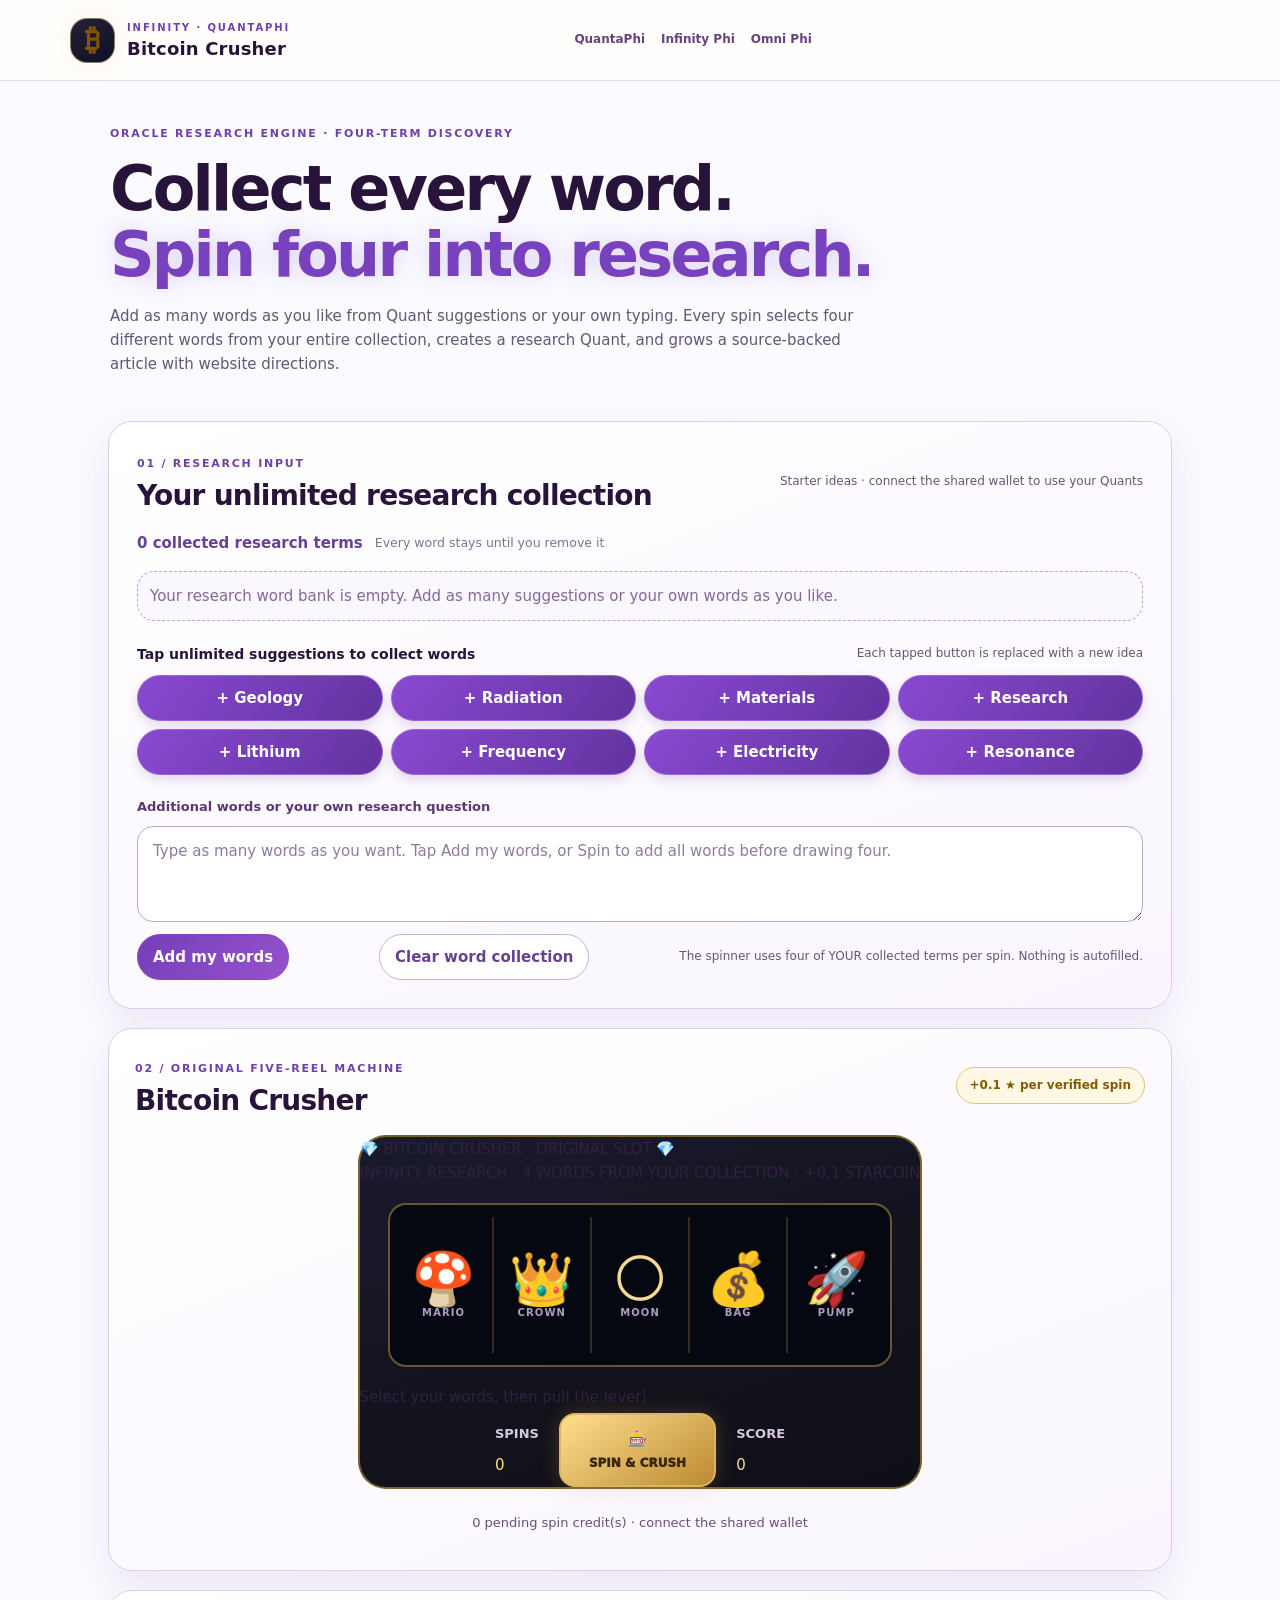
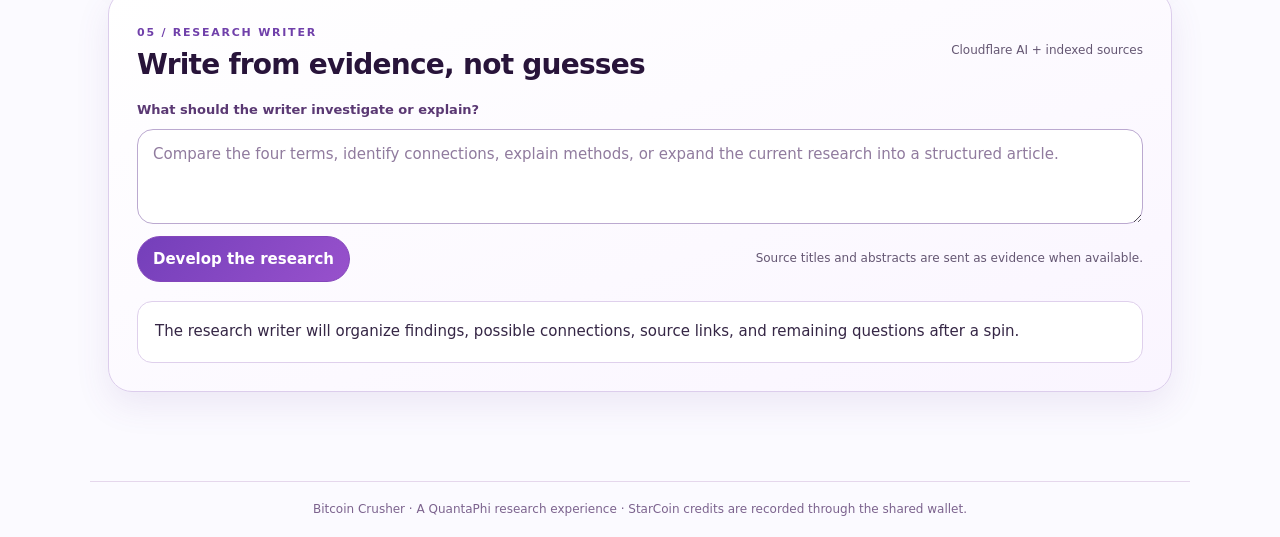
==== index.html @ ae594694 "Adopt canonical Oracle daylight design system while preserving page mechanics" ====
<!DOCTYPE html>
<html lang="en" data-avatar-site="bitcoin-crusher" data-avatar-symbol="₿">
<head>
  <meta charset="UTF-8" />
  <meta name="viewport" content="width=device-width, initial-scale=1.0" />
  <title>Bitcoin Crusher | QuantaPhi Research</title>
  
  <link rel="preconnect" href="https://fonts.googleapis.com" />
  <link rel="preconnect" href="https://fonts.gstatic.com" crossorigin />
  <link href="https://fonts.googleapis.com/css2?family=Space+Grotesk:wght@400;600;700;800&family=Share+Tech+Mono&display=swap" rel="stylesheet" />
  <link rel="stylesheet" href="assets/style.css?v=20261009-original-spinner" />
  <link rel="stylesheet" href="assets/oracle-crusher.css?v=20261009-whiteoracle3" />
<meta name="description" content="Build sourced research cards, reports, studies, and value trails from guided keywords.">
<link rel="canonical" href="https://quantaphi.org/bitcoin-crusher/">
<meta property="og:type" content="website"><meta property="og:title" content="Bitcoin Crusher | QuantaPhi Research"><meta property="og:description" content="Build sourced research cards, reports, studies, and value trails from guided keywords."><meta property="og:url" content="https://quantaphi.org/bitcoin-crusher/"><meta property="og:image" content="https://quantaphi.org/bitcoin-crusher/assets/share-preview-v1.png"><meta property="og:image:secure_url" content="https://quantaphi.org/bitcoin-crusher/assets/share-preview-v1.png"><meta property="og:image:type" content="image/png"><meta property="og:image:width" content="1731"><meta property="og:image:height" content="909"><meta property="og:image:alt" content="Bitcoin Crusher website preview">
<meta name="twitter:card" content="summary_large_image"><meta name="twitter:title" content="Bitcoin Crusher | QuantaPhi Research"><meta name="twitter:description" content="Build sourced research cards, reports, studies, and value trails from guided keywords."><meta name="twitter:image" content="https://quantaphi.org/bitcoin-crusher/assets/share-preview-v1.png"><meta name="twitter:image:alt" content="Bitcoin Crusher website preview">
<link rel="stylesheet" href="/oracle-interface.css?v=20261009-oracle-unified1">
</head>
<body class="oracle-surface oracle-crusher">
  <div class="oracle-field" aria-hidden="true"></div>
  <header class="oracle-bar">
    <a class="oracle-brand" href="/bitcoin-crusher/" aria-label="Bitcoin Crusher home"><span class="brand-glyph">₿</span><span><small>INFINITY · QUANTAPHI</small><strong>Bitcoin Crusher</strong></span></a>
    <nav class="oracle-links" aria-label="Phi navigation">
      <a href="/">QuantaPhi</a><a href="/infinity-phi/">Infinity Phi</a><a href="/omni-phi/">Omni Phi</a>
    </nav>
    <div class="oracle-wallet" data-control-phi-wallet-host></div>
  </header>
  <main class="oracle-page">
    <section class="oracle-intro">
      <p class="eyebrow">ORACLE RESEARCH ENGINE · FOUR-TERM DISCOVERY</p>
      <h1>Collect every word.<br><em>Spin four into research.</em></h1>
      <p>Add as many words as you like from Quant suggestions or your own typing. Every spin selects four different words from your entire collection, creates a research Quant, and grows a source-backed article with website directions.</p>
    </section>

    <section class="oracle-panel research-entry" aria-labelledby="researchHeading">
      <div class="panel-top"><div><small>01 / RESEARCH INPUT</small><h2 id="researchHeading">Your unlimited research collection</h2></div><span class="tiny-state" id="quantSource">Loading Quant history…</span></div>
      <div class="research-bank-header"><strong id="wordCount">0 collected research terms</strong><small>Every word stays until you remove it</small></div><div class="selected-grid" id="selectedTerms" aria-live="polite"></div>
      <div class="suggest-header"><strong>Tap unlimited suggestions to collect words</strong><span>Each tapped button is replaced with a new idea</span></div>
      <div class="suggestion-grid" id="suggestionButtons" aria-label="Research keyword suggestions"></div>
      <div class="custom-row">
        <label for="researchIdea">Additional words or your own research question</label>
        <textarea id="researchIdea"  rows="3" placeholder="Type as many words as you want. Tap Add my words, or Spin to add all words before drawing four."></textarea>
        <div class="entry-actions"><button class="secondary-btn" type="button" id="addWords">Add my words</button><button class="quiet-btn" type="button" id="clearTerms">Clear word collection</button><span id="researchIdeaStatus" role="status">The spinner uses four of YOUR collected terms per spin. Nothing is autofilled.</span></div>
      </div>
    </section>

    <section class="oracle-panel spinner-panel" aria-labelledby="spinHeading"><div class="panel-top"><div><small>02 / ORIGINAL FIVE-REEL MACHINE</small><h2 id="spinHeading">Bitcoin Crusher</h2></div><span class="reward-pill">+0.1 ★ per verified spin</span></div>    <!-- SLOT MACHINE -->
    <section class="machine-wrap original-slot-wrap">
      <div class="machine" id="machine">
        <div class="machine-top">
          <div class="machine-title-bar">
            <span class="machine-jackpot-light" id="jLight1"></span>
            <span class="machine-title-text">💎 BITCOIN CRUSHER · ORIGINAL SLOT 💎</span>
            <span class="machine-jackpot-light" id="jLight2"></span>
          </div>
          <div class="machine-ticker" id="ticker">INFINITY RESEARCH · 4 WORDS FROM YOUR COLLECTION · +0.1 STARCOIN</div>
        </div>

        <!-- Reels -->
        <div class="reels-outer">
          <div class="reels-window">
            <div class="reels" id="reels">
              <div class="reel" id="reel0"><div class="reel-strip" id="strip0"></div></div>
              <div class="reel-separator"></div>
              <div class="reel" id="reel1"><div class="reel-strip" id="strip1"></div></div>
              <div class="reel-separator"></div>
              <div class="reel" id="reel2"><div class="reel-strip" id="strip2"></div></div>
              <div class="reel-separator"></div>
              <div class="reel" id="reel3"><div class="reel-strip" id="strip3"></div></div>
              <div class="reel-separator"></div>
              <div class="reel" id="reel4"><div class="reel-strip" id="strip4"></div></div>
            </div>
            <div class="reels-shine" aria-hidden="true"></div>
            <div class="reels-scanline" aria-hidden="true"></div>
          </div>
        </div>

        <!-- Result display -->
        <div class="result-bar" id="resultBar">
          <span class="result-text" id="resultText">Select your words, then pull the lever!</span>
        </div>

        <!-- Controls -->
        <div class="controls">
          <div class="bet-area">
            <label class="bet-label">SPINS</label>
            <div class="spin-counter" id="spinCounter">0</div>
          </div>
          <button class="spin-btn" id="spinBtn" aria-label="Spin the slot machine">
            <span class="spin-btn-icon">🎰</span>
            <span class="spin-btn-label">SPIN &amp; CRUSH</span>
          </button>
          <div class="bet-area">
            <label class="bet-label">SCORE</label>
            <div class="spin-counter" id="scoreCounter">0</div>
          </div>
        </div>

        <!-- Lever -->
        <div class="lever-wrap" aria-hidden="true">
          <div class="lever-track">
            <div class="lever" id="lever">
              <div class="lever-ball"></div>
            </div>
          </div>
        </div>
      </div>

      <!-- Win flash overlay -->
      <div class="win-overlay" id="winOverlay" aria-live="assertive" aria-atomic="true"></div>
    </section>

<div class="wallet-reward-line" id="walletRewardStatus" role="status">Rewards credit the shared StarCoin wallet when confirmed.</div></section>

    <section id="researchPanel" class="oracle-panel" hidden>
      <div class="panel-top"><div><small>03 / EVIDENCE</small><h2>Latest research token</h2></div><button type="button" class="quiet-btn" id="viewResearchBtn">Read full research →</button></div>
      <p class="tiny-state" id="researchPanelMeta"></p>
      <div id="researchPreview" class="research-summary"></div>
    </section>

    <section id="websiteDirections" class="oracle-panel direction-section" hidden>
      <div class="panel-top"><div><small>04 / PURPLE WEBSITE DIRECTIONS</small><h2>Build from this research Quant</h2></div><a class="secondary-btn" href="/builder-reserve/">Open Builder Reserve ↗</a></div>
      <p class="direction-description">A single collected research article can generate ten or more website directions. Each purple card carries its source research into Infinity Phi, Omni Phi or QuantaPhi.</p>
      <div class="reserve-actions"><button id="collectResearch" type="button" class="secondary-btn">Collect research article + directions</button><span id="collectStatus" role="status">Collect stores this research Quant in your private Builder Reserve feed.</span></div>
      <div id="directionCards" class="direction-grid"></div>
    </section>

    <section class="oracle-panel writer-panel">
      <div class="panel-top"><div><small>05 / RESEARCH WRITER</small><h2>Write from evidence, not guesses</h2></div><span class="tiny-state">Cloudflare AI + indexed sources</span></div>
      <label for="writerQuestion">What should the writer investigate or explain?</label>
      <textarea id="writerQuestion" rows="3" placeholder="Compare the four terms, identify connections, explain methods, or expand the current research into a structured article."></textarea>
      <div class="entry-actions"><button type="button" class="secondary-btn" id="writeBtn">Develop the research</button><span id="writerStatus" role="status">Source titles and abstracts are sent as evidence when available.</span></div>
      <article class="writer-output" id="writerOutput" aria-live="polite"><p>The research writer will organize findings, possible connections, source links, and remaining questions after a spin.</p></article>
    </section>
  </main>

  <div class="reader-overlay" id="researchOverlay" hidden role="dialog" aria-modal="true" aria-labelledby="researchModalTitle">
    <section class="reader-modal"><header><h2 id="researchModalTitle">Source-backed research</h2><button type="button" id="researchClose" class="quiet-btn" aria-label="Close full research">Close ✕</button></header><div id="researchModalBody" class="reader-content"></div></section>
  </div>

  <footer class="oracle-footer">Bitcoin Crusher · A QuantaPhi research experience · StarCoin credits are recorded through the shared wallet.</footer>
  <script src="/cloud-wallet-client.js?v=20261005-legacy-floor2"></script>
  <script src="/TV-Database/js/auth.js"></script>
  <script src="/TV-Database/js/starquest-cloud-ledger.js?v=20261004-wallet-recovery2"></script>
  <script src="/wallet-runtime.js?v=20261008-spinwallet5" data-control-phi-wallet-only="true"></script>
  <script src="assets/token-graph.js"></script>
  <script src="assets/research.js?v=20261008-research2"></script>
  <script src="assets/quant-suggestions.js?v=20261009-unlimited3"></script>
  <script src="assets/crusher-wallet.js?v=20261009-oracle1"></script>
  <script src="assets/research-directions.js?v=20261009-directions1"></script>
  <script src="assets/app.js?v=20261009-originalslot2"></script>
</body>
</html>
---- assets/oracle-crusher.css ----
:root{color-scheme:dark;--base:#050910;--ink:#f5f6ff;--muted:#a6b3cf;--violet:#b297ff;--gold:#ffd990;--edge:rgba(186,157,255,.25);--glow:rgba(121,81,238,.24)}
*{box-sizing:border-box}html{scroll-behavior:smooth}body{margin:0;background:#050910;color:var(--ink);font:500 15px/1.6 system-ui,-apple-system,Roboto,sans-serif;min-height:100vh}button,textarea{font:inherit}button{cursor:pointer}button:disabled{opacity:.55;cursor:wait}a{color:inherit;text-decoration:none}a:focus-visible,button:focus-visible,textarea:focus-visible{outline:3px solid var(--gold);outline-offset:3px}
.oracle-field{position:fixed;inset:0;pointer-events:none;background:radial-gradient(ellipse at 25% 2%,rgba(115,70,206,.24),transparent 40%),radial-gradient(ellipse at 78% 25%,rgba(51,110,174,.13),transparent 37%),linear-gradient(160deg,#070914 0%,#070c18 70%,#080914 100%);z-index:-1}
.oracle-bar{position:relative;display:flex;align-items:center;gap:16px;justify-content:space-between;padding:16px max(18px,calc((100vw - 1140px)/2));border-bottom:1px solid var(--edge);background:rgba(8,11,22,.94)}
.oracle-brand{display:flex;align-items:center;gap:12px;line-height:1.1}.oracle-brand small{display:block;font-size:10px;font-weight:800;letter-spacing:.19em;color:var(--violet);margin-bottom:6px}.oracle-brand strong{font-size:18px;letter-spacing:.01em}.brand-glyph{display:grid;place-items:center;width:45px;height:45px;border-radius:17px;border:1px solid rgba(255,218,144,.5);background:linear-gradient(150deg,#272035,#0c1128);color:var(--gold);font:900 30px/1 system-ui;box-shadow:0 0 24px rgba(255,196,85,.13)}
.oracle-links{display:flex;gap:16px;color:#ccd2ea;font-weight:750;font-size:12px}.oracle-links a:hover{color:var(--gold)}.oracle-wallet{min-height:48px;min-width:114px;display:flex;align-items:center;justify-content:flex-end}
.oracle-page{max-width:1100px;margin:auto;padding:26px 18px 70px}.oracle-intro{padding:18px 2px 30px;max-width:810px}.eyebrow,.panel-top small{font-size:11px;letter-spacing:.16em;font-weight:850;color:var(--violet)}h1,h2,p{margin-top:0}h1{font-size:clamp(35px,7vw,62px);line-height:1.07;letter-spacing:-.045em;margin:13px 0 16px;font-weight:850}h1 em{font-style:normal;color:#e2d5ff;text-shadow:0 0 32px #8064e75c}.oracle-intro>p:last-child{max-width:760px;color:#bcc7e0;font-size:15px}
.oracle-panel{border:1px solid var(--edge);border-radius:24px;padding:clamp(16px,3vw,28px);margin-bottom:19px;background:linear-gradient(145deg,rgba(18,21,43,.96),rgba(10,15,30,.98));box-shadow:0 16px 45px rgba(0,0,0,.23),inset 0 1px rgba(255,255,255,.045)}
.oracle-panel[hidden],.reader-overlay[hidden]{display:none!important}.panel-top{display:flex;align-items:center;justify-content:space-between;gap:12px;margin-bottom:18px}.panel-top h2{font-size:clamp(20px,4vw,28px);line-height:1.2;margin:5px 0 0;letter-spacing:-.027em}.tiny-state{color:var(--muted);font-size:12px}.selected-grid{display:grid;grid-template-columns:repeat(4,minmax(0,1fr));gap:9px;margin:16px 0 22px}
.selected-slot{background:#080e1f;border:1px solid #38405c;border-radius:14px;min-height:74px;padding:12px 10px;display:flex;flex-direction:column;gap:5px;justify-content:center;overflow-wrap:anywhere}.selected-slot small{color:#a39ebc;font-size:10px;font-weight:800;letter-spacing:.1em}.selected-slot strong{color:#f9f4ff;font-size:14px}.selected-slot.empty strong{color:#586684;font-weight:650}.selected-slot button{display:inline-block;align-self:flex-start;border:0;background:none;color:var(--gold);padding:0;font-size:11px}
.suggest-header{display:flex;align-items:center;justify-content:space-between;gap:10px;font-size:14px;margin-bottom:10px}.suggest-header span{color:var(--muted);font-size:12px}.suggestion-grid{display:grid;grid-template-columns:repeat(4,minmax(0,1fr));gap:8px}.suggestion-button{border:1px solid rgba(160,140,225,.43);border-radius:999px;min-height:46px;line-height:1.2;background:linear-gradient(120deg,rgba(56,43,105,.9),rgba(29,42,72,.8));color:#fff;text-align:center;padding:8px 13px;font-weight:750;box-shadow:inset 0 1px 0 #ffffff16;white-space:normal;overflow-wrap:anywhere}.suggestion-button:hover{border-color:var(--gold);box-shadow:0 0 18px #a376f739}.suggestion-button:active{transform:scale(.98)}
label{display:block;font-size:13px;font-weight:800;color:#d6dff1;margin-bottom:8px}.custom-row{margin-top:22px}.custom-row textarea,.writer-panel textarea{display:block;width:100%;resize:vertical;min-height:92px;padding:13px 15px;border:1px solid #3a466c;border-radius:16px;background:rgba(4,9,23,.84);color:#f5f6ff;line-height:1.5}.entry-actions{display:flex;align-items:center;justify-content:space-between;gap:12px;margin-top:12px}.entry-actions span{font-size:12px;color:var(--muted)}.quiet-btn,.secondary-btn{border:1px solid #5e5c88;border-radius:999px;padding:10px 15px;background:#21213b;color:#ede8ff;font-weight:750}.quiet-btn:hover,.secondary-btn:hover{border-color:var(--gold)}.secondary-btn{background:linear-gradient(120deg,#433385,#283773);border-color:#8070c4}
.reward-pill{border-radius:999px;padding:8px 13px;border:1px solid #ab8950;background:#fbd88814;color:#ffdf94;font-size:12px;font-weight:850;white-space:nowrap}.spin-frame{border:1px solid rgba(255,219,151,.28);background:linear-gradient(180deg,#18152e,#090e1c);padding:17px 15px 18px;border-radius:24px;box-shadow:inset 0 1px 0 #ffffff18,0 0 28px rgba(205,161,255,.07)}.slot-motto{text-align:center;color:#fbe3a6;font-size:11px;font-weight:900;letter-spacing:.15em;margin-bottom:15px}.slot-motto span{color:#8274b9}.reels{display:grid;grid-template-columns:repeat(5,minmax(0,1fr));gap:7px}.reel{height:95px;overflow:hidden;border:1px solid rgba(187,155,255,.4);border-radius:15px;background:linear-gradient(180deg,#161c38,#0b132a);box-shadow:inset 0 0 28px rgba(129,98,232,.19)}.reel-strip{height:100%}.reel-symbol{min-height:95px;display:flex;flex-direction:column;align-items:center;justify-content:center;text-align:center;gap:3px;color:#f7d991;font-size:32px;font-weight:800}.reel-symbol small{display:block;font-size:9px;letter-spacing:.09em;color:#b5b4dc}.reel.spinning .reel-symbol{animation:oraclePulse .26s ease-in-out infinite alternate}.slot-foot{display:grid;grid-template-columns:1fr auto 1fr;align-items:center;gap:12px;margin-top:20px}.slot-stat{text-align:center}.slot-stat small{display:block;color:#8e9dbd;font-size:11px;letter-spacing:.13em}.slot-stat strong{display:block;font-size:25px;color:white}.spin-button{border:1px solid #f6d18c;background:linear-gradient(140deg,#f3d39a,#bd965a);color:#151322;font-weight:950;letter-spacing:.07em;border-radius:999px;padding:15px 26px;box-shadow:0 0 23px rgba(243,209,143,.19);white-space:nowrap}.spin-button span{margin-right:5px}.spin-button:hover{filter:brightness(1.08)}.result-box{margin-top:14px;display:flex;flex-direction:column;gap:6px;text-align:center;color:#eee8ff}.result-box strong{font-size:14px}.result-box span{font-size:12px;color:var(--muted)}
.research-summary,.writer-output,.reader-content{color:#d4dbef;overflow-wrap:anywhere}.research-summary h3{color:white;font-size:18px;line-height:1.3}.research-summary .evidence-meta{font-size:12px;color:#a5b6d6}.source-list{padding-left:22px}.source-list li{margin:8px 0}.source-list a,.reader-content a{color:#b9c8ff;text-decoration:underline;text-underline-offset:3px}.writer-panel{background:linear-gradient(135deg,rgba(26,20,47,.97),rgba(10,18,35,.98))}.writer-output{margin-top:19px;padding:17px;background:rgba(7,12,26,.7);border:1px solid #394263;border-radius:15px;white-space:pre-wrap;line-height:1.7}.writer-output p{margin:0}.writer-output[aria-busy="true"]{opacity:.65}
.reader-overlay{position:fixed;inset:0;z-index:5000;background:rgba(3,5,12,.88);display:grid;place-items:center;padding:15px}.reader-modal{width:min(820px,100%);max-height:90vh;overflow-y:auto;background:#101529;border:1px solid #7f6fbc;border-radius:22px;padding:22px;box-shadow:0 30px 90px #000b}.reader-modal header{display:flex;justify-content:space-between;align-items:center;gap:12px}.reader-modal h2{font-size:22px}.reader-content h3{color:#f2dfb1}.reader-content p{white-space:pre-wrap}.oracle-footer{max-width:1100px;margin:auto;border-top:1px solid #262945;padding:18px;text-align:center;color:#8190b4;font-size:12px}
#controlPhiWalletButton{position:static!important;border-radius:999px!important;background:#211936!important;color:#f2d99c!important;border:1px solid #ad8e4e!important;min-height:45px!important;padding:8px 13px!important;box-shadow:0 0 16px #cca36419!important}#controlPhiWalletPanel{background:#0d1428!important;border:1px solid #6b579c!important;border-radius:19px!important;box-shadow:0 24px 68px #000b!important}
@keyframes oraclePulse{from{filter:brightness(.85)}to{filter:brightness(1.4)}}@media(max-width:750px){.oracle-links{display:none}.oracle-bar{flex-wrap:wrap;padding:12px 16px}.oracle-wallet{margin-left:auto}.selected-grid,.suggestion-grid{grid-template-columns:repeat(2,minmax(0,1fr))}.selected-slot{min-height:72px}.slot-foot{gap:7px}.spin-button{padding:12px 16px;font-size:12px}.reel{height:80px}.reel-symbol{min-height:80px;font-size:27px}.panel-top{flex-wrap:wrap}.suggest-header{align-items:flex-start;flex-direction:column}}@media(max-width:390px){.oracle-brand strong{font-size:16px}.oracle-brand small{font-size:9px}.slot-foot{grid-template-columns:45px 1fr 45px}.spin-button{white-space:normal}.selected-grid,.suggestion-grid{gap:7px}.reels{gap:4px}}
/* ORACLE DAYLIGHT — Light first. The restored machine keeps its own original chrome. */
:root{color-scheme:light;--base:#fbfaff;--ink:#241638;--muted:#625675;--violet:#7135b5;--gold:#835500;--edge:#ded0f0;--shadow-deep:0 20px 50px #6742982b;--card:#fff;--card-hover:#f6efff}
html,body{background:#fbfaff!important;color:#26173a!important}
.oracle-field{background:radial-gradient(ellipse at 10% 0,#e8dcff 0,transparent 45%),radial-gradient(ellipse at 90% 30%,#e5f3ff 0,transparent 42%),linear-gradient(150deg,#fff,#f8f5ff);z-index:-1}
.oracle-bar{background:#fffefcf5;border-bottom:1px solid #e9d9f1}
.oracle-brand strong,.oracle-intro,.oracle-panel h2,.suggest-header strong{color:#28143a}
.oracle-brand small,.panel-top small,.eyebrow{color:#7040aa}
.oracle-links,.oracle-links a{color:#65437d}
.oracle-intro p:last-child,.tiny-state,.suggest-header span,.entry-actions span,.direction-description{color:#655773}
h1 em{color:#7842bf;text-shadow:0 0 22px #9a7ce451}
.oracle-panel{background:linear-gradient(160deg,#fff,#faf5ff)!important;border:1px solid #dccdec!important;box-shadow:0 13px 34px #6845991a,inset 0 1px #fff!important;color:#312042}
.research-bank-header{display:flex;align-items:center;gap:12px;flex-wrap:wrap;margin:12px 0;color:#684198}
.research-bank-header small{color:#857095}
.selected-grid{display:flex;flex-wrap:wrap;max-height:300px;overflow:auto;gap:8px;padding:12px;border:1px dashed #bca4e2;border-radius:17px;background:#faf7ff}
.bank-chip{display:inline-flex;gap:8px;align-items:center;border-radius:999px;background:linear-gradient(120deg,#f5eaff,#e7d6ff);border:1px solid #b08adf;color:#3c206a;padding:6px 8px 6px 13px;box-shadow:0 4px 12px #8560b222;max-width:100%;overflow-wrap:anywhere}
.bank-chip button{border:0;background:#fff;border-radius:999px;color:#7444a2;width:25px;height:25px;cursor:pointer;font-weight:950}
.selected-grid p{margin:0;color:#84689a}
.suggestion-button{background:linear-gradient(125deg,#8a49d1,#62339f);border:1px solid #9a64d1;box-shadow:0 5px 12px #7954ac33;color:white}
.suggestion-button:hover{box-shadow:0 6px 18px #9769cc66;border-color:#f6c968}
.custom-row label,.writer-panel label{color:#5a3873}
.custom-row textarea,.writer-panel textarea{background:#fff;color:#241a35;border:1px solid #bba9d0}
.custom-row textarea::placeholder,.writer-panel textarea::placeholder{color:#907b9e}
.quiet-btn{background:#fff;color:#694192;border:1px solid #c8b0dc}
.secondary-btn{background:linear-gradient(130deg,#743fba,#9851cc);color:#fff!important;border:1px solid #8445bb;text-decoration:none}
.reward-pill{background:#fff8e5;color:#845a00;border-color:#dec281}
.spinner-panel{padding:clamp(14px,3vw,26px)}
/* Restore every part of the 2026 original five-reel machine and actual animated strips. */
.original-slot-wrap{margin:10px 13px 24px;display:flex;justify-content:center;position:relative}
.original-slot-wrap .machine{max-width:820px;background:linear-gradient(160deg,#1a1a2e,#12121c 60%,#0f0f18);border:2px solid #f5c54270;border-radius:28px;overflow:visible;position:relative}
.original-slot-wrap .reels-outer{padding:18px 28px}
.original-slot-wrap .reels-window{position:relative;background:#060811;border:2px solid #dbad5d77;border-radius:18px;overflow:hidden}
.original-slot-wrap .reels{display:flex;align-items:stretch;gap:0;height:160px;padding:0 10px}
.original-slot-wrap .reel{flex:1;min-width:0;height:160px;border:0;background:transparent;border-radius:0;box-shadow:none;overflow:hidden;position:relative}
.original-slot-wrap .reel-strip{display:flex;flex-direction:column;align-items:center;width:100%;height:auto;transition:transform .05s linear}
.original-slot-wrap .reel-symbol{box-sizing:border-box;width:100%;height:160px;min-height:160px;flex:none;display:flex;flex-direction:column;align-items:center;justify-content:center;font-size:52px;line-height:1}
.original-slot-wrap .reel-symbol .sym-label{color:#ad9dbe;font-size:10px;font-weight:800;letter-spacing:.11em}
.original-slot-wrap .reel.spinning .reel-strip{animation:none}
.original-slot-wrap .reel-separator{height:auto;width:2px;margin:12px 4px;background:#eab75733;display:block}
.original-slot-wrap .controls{display:flex;align-items:center;justify-content:center;gap:20px;margin-top:4px}
.original-slot-wrap .spin-btn{display:flex;flex-direction:column;align-items:center;gap:3px;border:2px solid #dab75b;border-radius:16px;background:linear-gradient(145deg,#ffdf8f,#bc8a31);color:#392707;font-weight:950;padding:12px 28px;box-shadow:0 0 20px #c99a3e44}
.original-slot-wrap .spin-btn .spin-btn-label{font-size:12px}
.original-slot-wrap .bet-label{color:#d6c8df}
.original-slot-wrap .spin-counter{color:#ffdc82}
.original-slot-wrap .lever-wrap{right:-19px}
.original-slot-wrap .win-overlay{display:flex;pointer-events:none}
.wallet-reward-line{margin:10px auto;text-align:center;font-size:13px;color:#685075}
.research-summary,.writer-output,.reader-content{color:#3e3053}
.research-summary .evidence-meta{color:#75608e}
.writer-output{background:#fff!important;color:#352645!important;border:1px solid #dfd0ec}
.reader-modal{background:#fff!important;color:#2a173d!important}
.reader-content h3{color:#6938a8}
.reader-content a,.source-list a{color:#7143ae}
.reader-overlay{background:#1c0f2d99}
.direction-grid{display:grid;grid-template-columns:repeat(auto-fit,minmax(245px,1fr));gap:12px;margin-top:18px}
.direction-card{border:1px solid #a985df;background:linear-gradient(145deg,#f7efff,#e6d4ff);border-radius:20px;padding:18px;box-shadow:0 7px 25px #7347af29}
.direction-card h3{font-size:18px;color:#492277;margin:5px 0 10px}
.direction-card p{color:#664e7b;font-size:13px;line-height:1.5}
.direction-card small{font-weight:850;letter-spacing:.06em;color:#8c54bd}
.direction-card .card-actions{display:flex;gap:7px;flex-wrap:wrap;margin-top:15px}
.direction-card .card-actions a,.direction-card .card-actions button{border:0;border-radius:999px;background:#783dad;color:#fff!important;padding:8px 11px;text-decoration:none;font-weight:850;font-size:11px;cursor:pointer}
.direction-card .card-actions a:nth-child(2){background:#37205e}
.direction-card .card-actions a:nth-child(3){background:#fff;color:#673c8f!important;border:1px solid #aa8ccd}
.reserve-actions{display:flex;align-items:center;gap:15px;flex-wrap:wrap}
.reserve-actions span{font-size:12px;color:#80648f}
.oracle-footer{color:#7c638e;border-color:#e5d7ec}
@media(max-width:700px){.original-slot-wrap{margin:10px 12px 22px}.original-slot-wrap .reels{height:120px;padding:0 4px}.original-slot-wrap .reel{height:120px}.original-slot-wrap .reel-symbol{height:120px;min-height:120px;font-size:36px}.original-slot-wrap .reels-outer{padding:16px 10px}.original-slot-wrap .reel-separator{margin:10px 2px}.original-slot-wrap .spin-btn{padding:10px 16px}.original-slot-wrap .lever-wrap{right:-18px;transform:translateY(-60%) scale(.8)}}
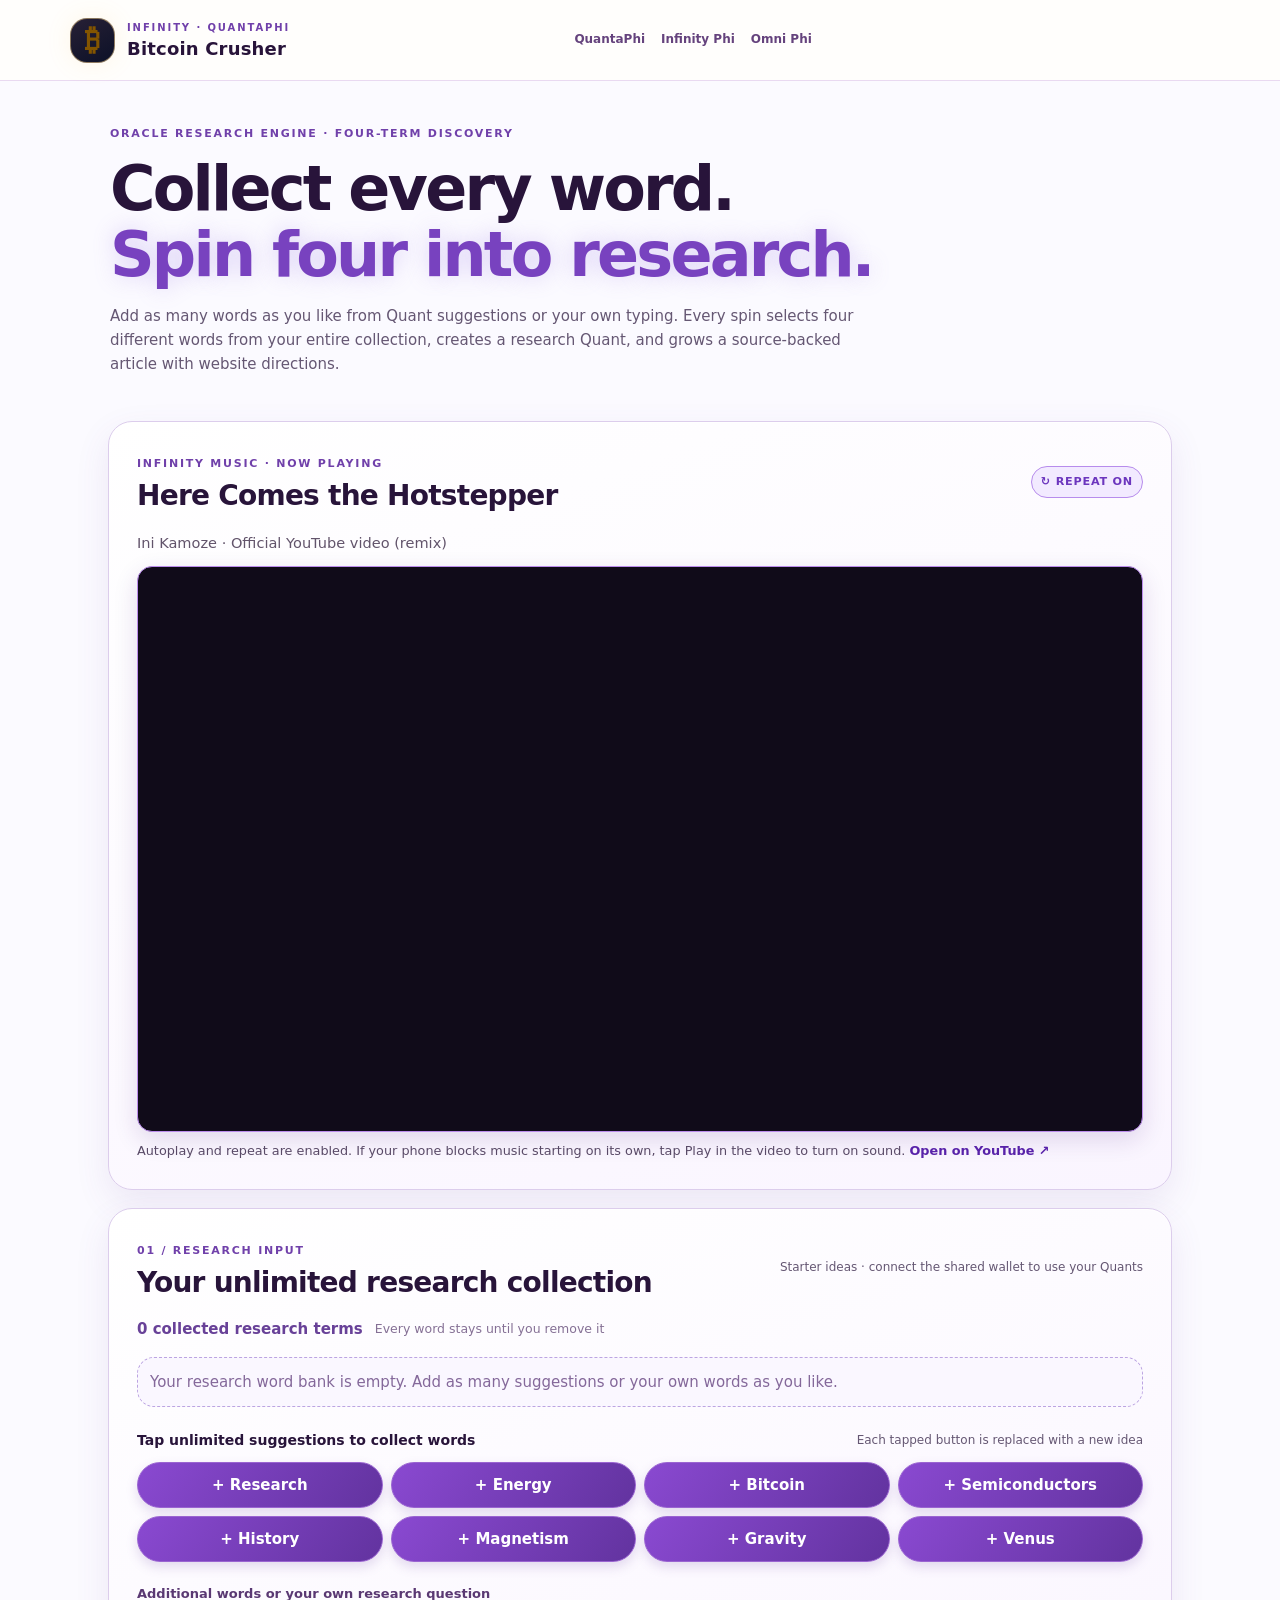
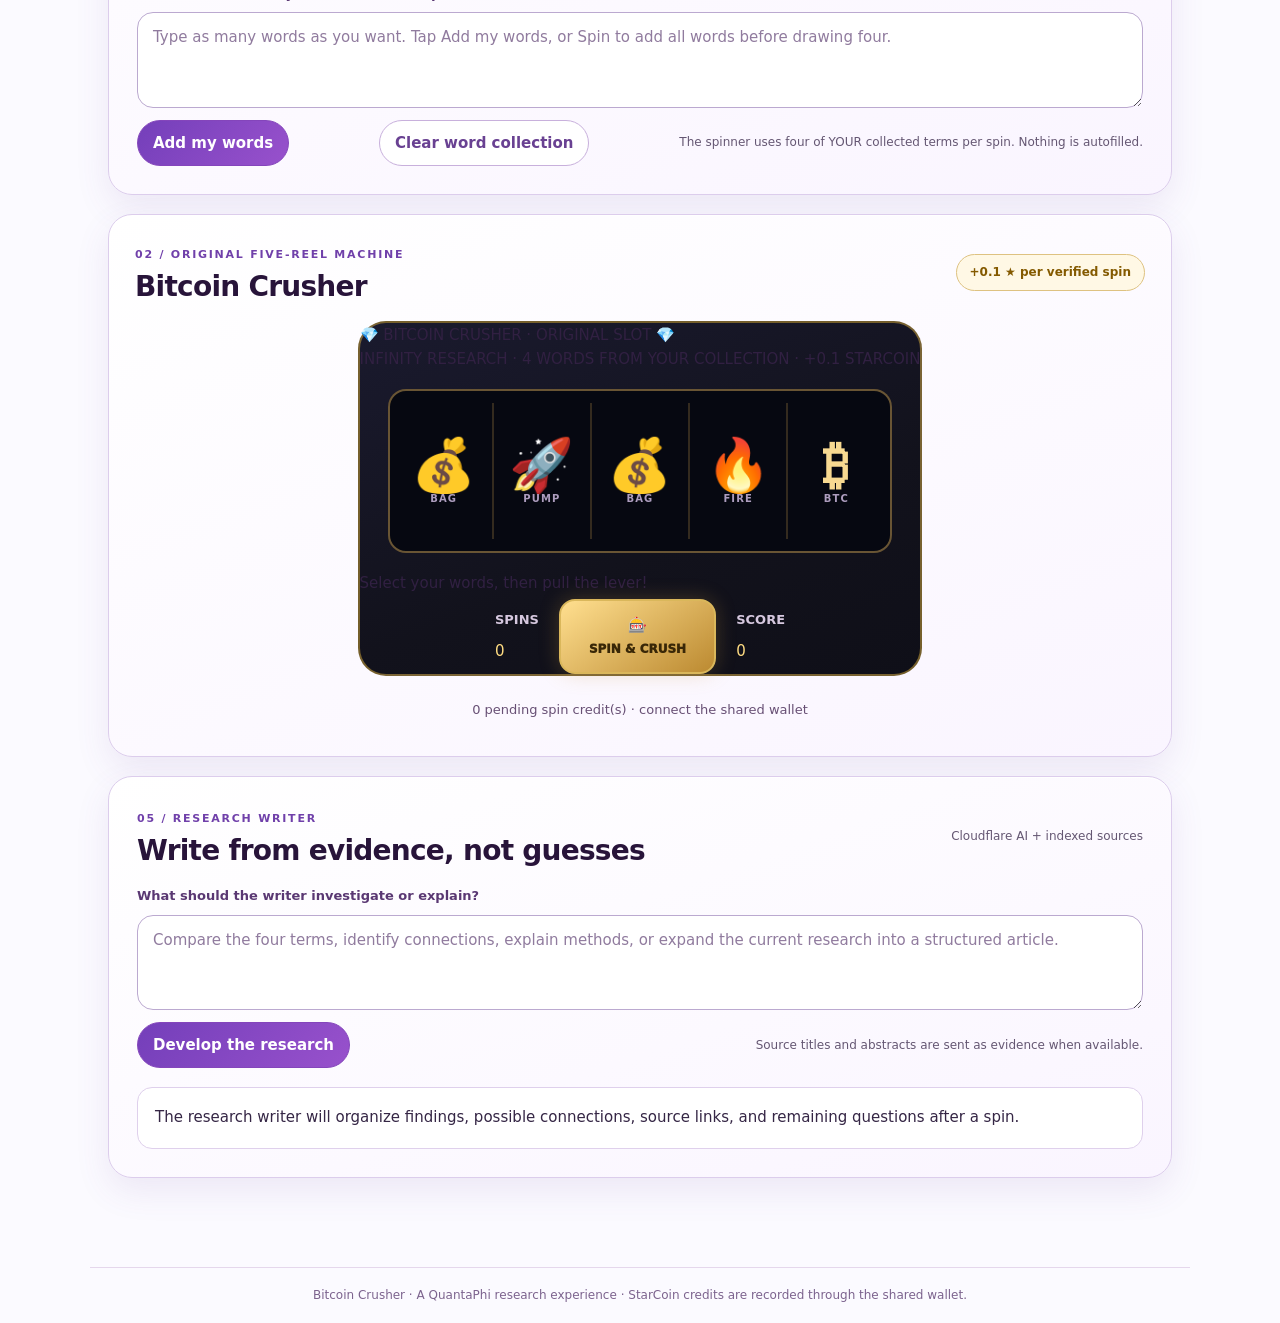
==== commit de1f3f3a: "Embed repeating Hotstepper YouTube player on Bitcoin Crusher" ====
--- a/index.html
+++ b/index.html
@@ -15,6 +15,17 @@
 <meta property="og:type" content="website"><meta property="og:title" content="Bitcoin Crusher | QuantaPhi Research"><meta property="og:description" content="Build sourced research cards, reports, studies, and value trails from guided keywords."><meta property="og:url" content="https://quantaphi.org/bitcoin-crusher/"><meta property="og:image" content="https://quantaphi.org/bitcoin-crusher/assets/share-preview-v1.png"><meta property="og:image:secure_url" content="https://quantaphi.org/bitcoin-crusher/assets/share-preview-v1.png"><meta property="og:image:type" content="image/png"><meta property="og:image:width" content="1731"><meta property="og:image:height" content="909"><meta property="og:image:alt" content="Bitcoin Crusher website preview">
 <meta name="twitter:card" content="summary_large_image"><meta name="twitter:title" content="Bitcoin Crusher | QuantaPhi Research"><meta name="twitter:description" content="Build sourced research cards, reports, studies, and value trails from guided keywords."><meta name="twitter:image" content="https://quantaphi.org/bitcoin-crusher/assets/share-preview-v1.png"><meta name="twitter:image:alt" content="Bitcoin Crusher website preview">
 <link rel="stylesheet" href="/oracle-interface.css?v=20261009-oracle-unified1">
+  <style id="hotstepper-player-style">
+    .hotstepper-panel{margin-bottom:18px}
+    .hotstepper-panel .panel-top{gap:12px;flex-wrap:wrap}
+    .hotstepper-loop{font-size:.7rem;font-weight:800;letter-spacing:.07em;color:#6c36be;background:#f2eaff;border:1px solid #b78cec;border-radius:999px;padding:6px 9px;white-space:nowrap}
+    .hotstepper-artist{margin:8px 0 12px;color:#62546b;font-size:.91rem}
+    .hotstepper-video{width:100%;aspect-ratio:16/9;overflow:hidden;border-radius:15px;border:1px solid #bb8cec;background:#100b19;box-shadow:0 8px 24px #43187824}
+    .hotstepper-video iframe{width:100%;height:100%;display:block;border:0}
+    .hotstepper-note{margin:10px 0 0;font-size:.8rem;line-height:1.45;color:#594a67}
+    .hotstepper-note a{color:#5822a9;font-weight:800}
+    @media(max-width:480px){.hotstepper-loop{font-size:.62rem}.hotstepper-panel .panel-top h2{font-size:1.12rem}}
+  </style>
 </head>
 <body class="oracle-surface oracle-crusher">
   <div class="oracle-field" aria-hidden="true"></div>
@@ -30,6 +41,22 @@
       <p class="eyebrow">ORACLE RESEARCH ENGINE · FOUR-TERM DISCOVERY</p>
       <h1>Collect every word.<br><em>Spin four into research.</em></h1>
       <p>Add as many words as you like from Quant suggestions or your own typing. Every spin selects four different words from your entire collection, creates a research Quant, and grows a source-backed article with website directions.</p>
+    </section>
+
+    <section class="oracle-panel hotstepper-panel" aria-labelledby="hotstepperTitle">
+      <div class="panel-top">
+        <div><small>INFINITY MUSIC · NOW PLAYING</small><h2 id="hotstepperTitle">Here Comes the Hotstepper</h2></div>
+        <span class="hotstepper-loop" aria-label="Video repeat enabled">↻ REPEAT ON</span>
+      </div>
+      <p class="hotstepper-artist">Ini Kamoze · Official YouTube video (remix)</p>
+      <div class="hotstepper-video">
+        <iframe title="Ini Kamoze — Here Comes the Hotstepper, repeating YouTube player"
+          src="https://www.youtube-nocookie.com/embed/15UffN8eilI?autoplay=1&amp;loop=1&amp;playlist=15UffN8eilI&amp;playsinline=1&amp;rel=0"
+          allow="autoplay; encrypted-media; picture-in-picture; fullscreen"
+          referrerpolicy="strict-origin-when-cross-origin"
+          loading="eager" allowfullscreen></iframe>
+      </div>
+      <p class="hotstepper-note">Autoplay and repeat are enabled. If your phone blocks music starting on its own, tap Play in the video to turn on sound. <a href="https://www.youtube.com/watch?v=15UffN8eilI" target="_blank" rel="noopener noreferrer">Open on YouTube ↗</a></p>
     </section>
 
     <section class="oracle-panel research-entry" aria-labelledby="researchHeading">
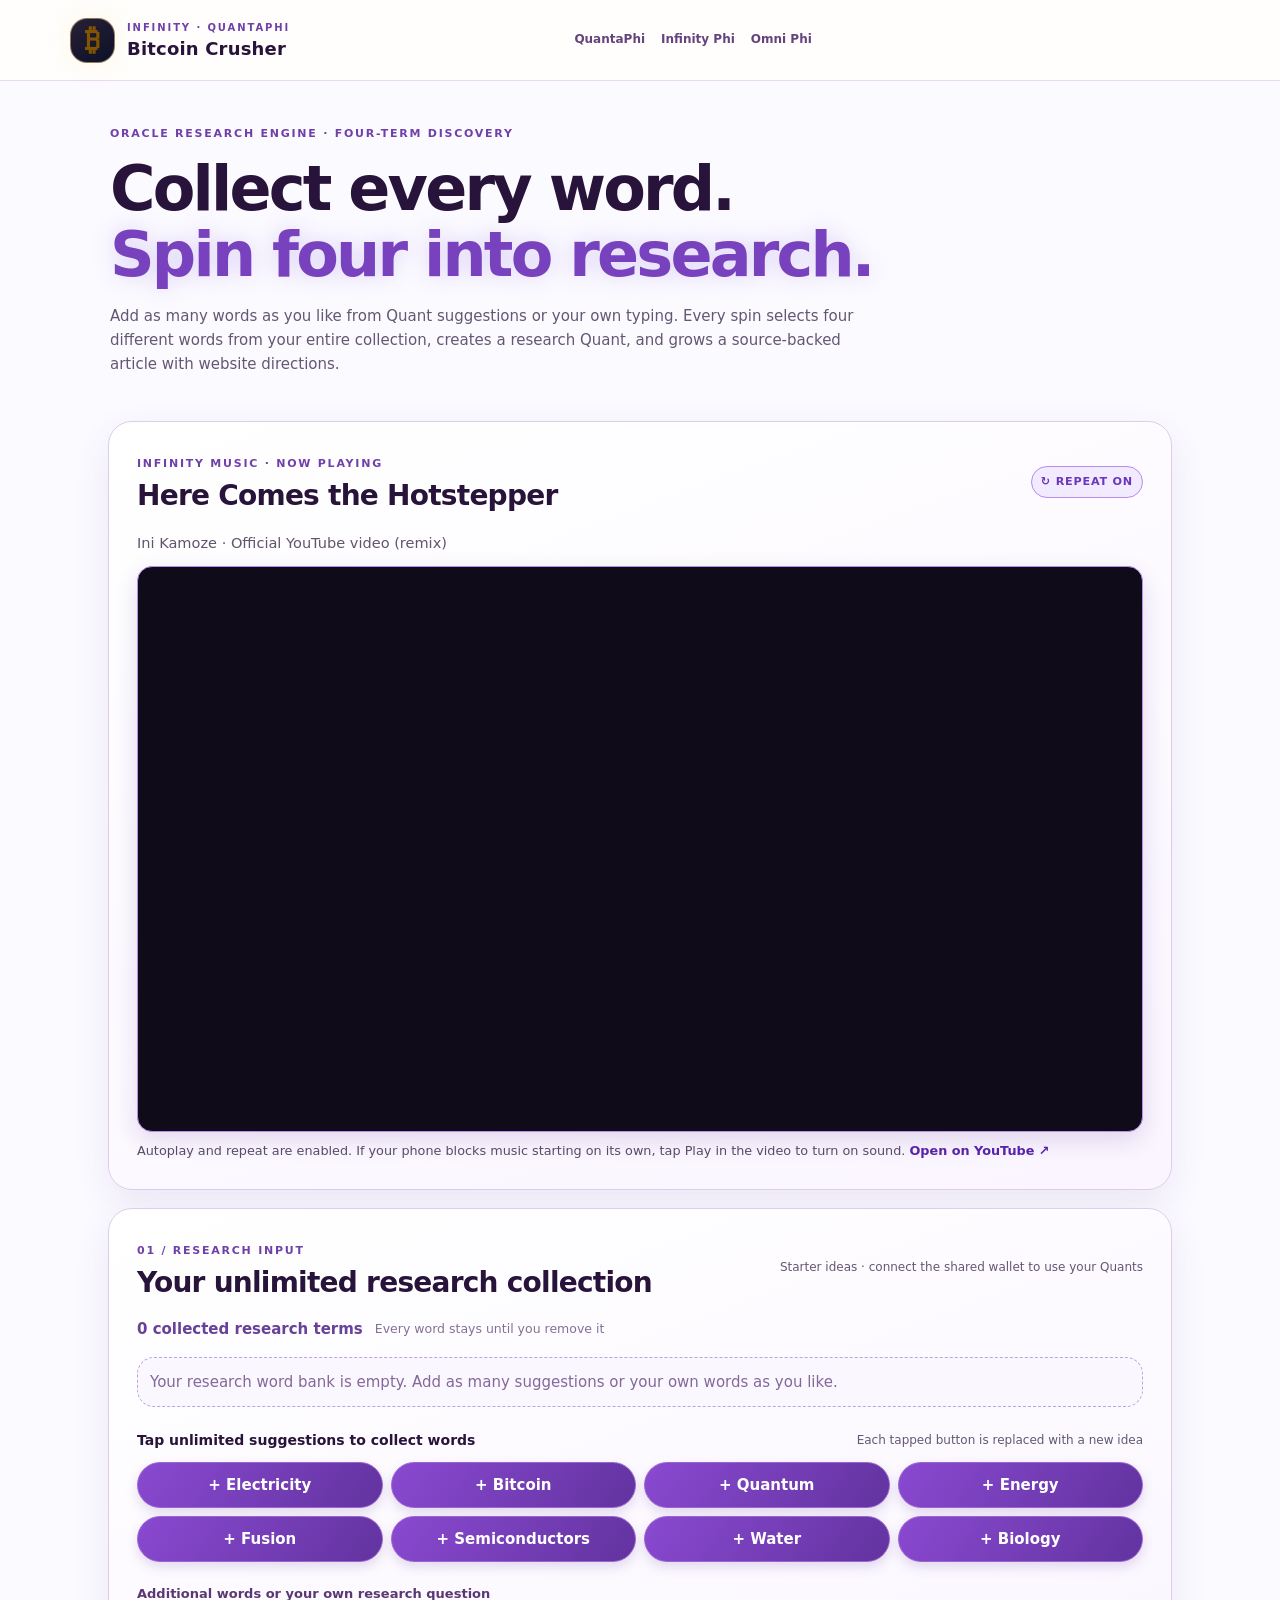
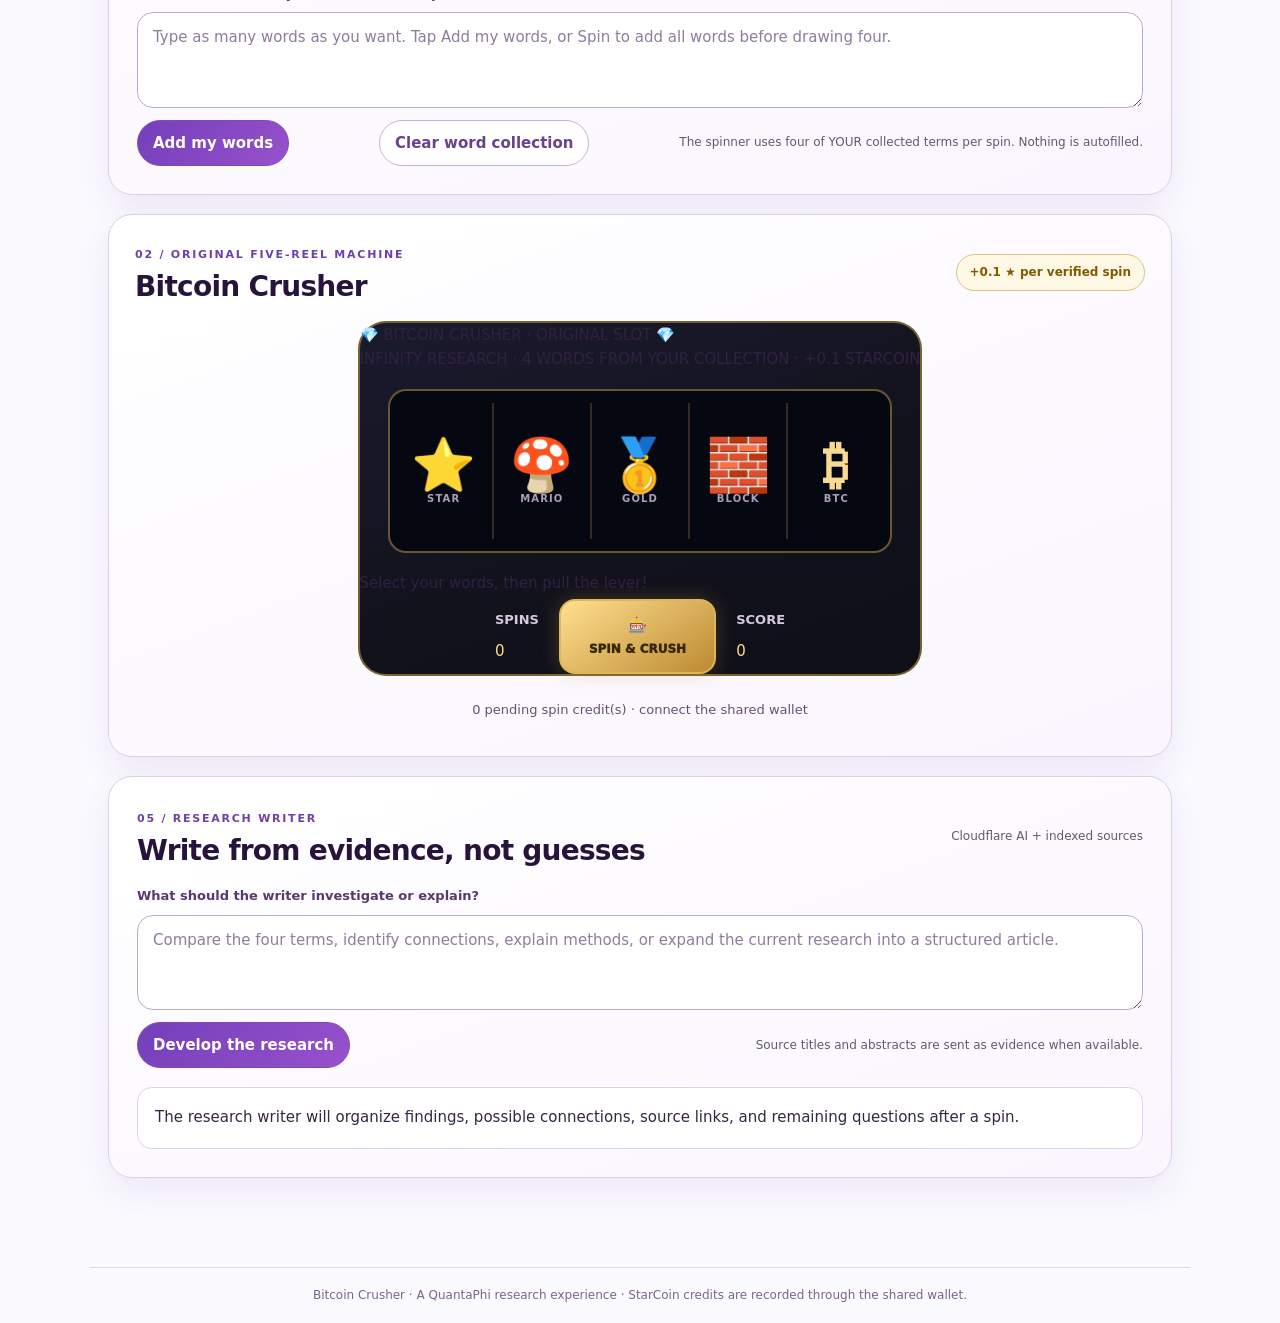
==== commit ed0cc1e3: "Embed original Bitcoin Crusher reels, research entry, article and purple directions directly into Qu" ====
--- a/index.html
+++ b/index.html
@@ -26,8 +26,30 @@
     .hotstepper-note a{color:#5822a9;font-weight:800}
     @media(max-width:480px){.hotstepper-loop{font-size:.62rem}.hotstepper-panel .panel-top h2{font-size:1.12rem}}
   </style>
+  <style id="quanta-crusher-inline-layout">
+    /* The embedded card is the actual Crusher, not a replacement spinner. */
+    body.crusher-embedded{margin:0!important;padding:0!important;background:transparent!important;overflow-x:hidden;color:#321b45}
+    body.crusher-embedded :is(.oracle-bar,.oracle-intro,.hotstepper-panel,.oracle-footer,.oracle-field){display:none!important}
+    body.crusher-embedded .oracle-page{display:flex!important;flex-direction:column!important;gap:15px!important;max-width:100%!important;width:100%!important;padding:8px!important;margin:0!important;box-sizing:border-box!important}
+    body.crusher-embedded .spinner-panel{order:1}
+    body.crusher-embedded .research-entry{order:2}
+    body.crusher-embedded #researchPanel{order:3}
+    body.crusher-embedded #websiteDirections{order:4}
+    body.crusher-embedded .writer-panel{order:5}
+    body.crusher-embedded .oracle-panel{width:100%!important;max-width:100%!important;min-width:0!important;box-sizing:border-box!important;margin:0!important}
+    body.crusher-embedded :is(.spinner-panel,.research-entry){border:1px solid #b68be2!important;border-radius:21px!important;background:linear-gradient(150deg,#fffdfd,#f4e8ff)!important;box-shadow:0 8px 22px #7335ae22,0 0 14px #b989ed34!important}
+    body.crusher-embedded .spinner-panel{background:linear-gradient(145deg,#fff4df,#fffdf3 45%,#f3e4ff)!important}
+    body.crusher-embedded .machine-wrap{max-width:100%!important;margin:0 auto!important}
+    body.crusher-embedded #researchPanel{border:1px solid #e5ab65!important;background:#fff8ea!important}
+    body.crusher-embedded #websiteDirections{border:1px solid #9c6bd8!important;background:linear-gradient(140deg,#faf6ff,#e9d6ff)!important}
+    body.crusher-embedded #websiteDirections .direction-grid{min-width:0}
+    body.crusher-embedded [hidden]{display:none!important}
+    body.crusher-embedded :is(button,.secondary-btn,.quiet-btn){max-width:100%;overflow-wrap:anywhere}
+    @media(max-width:420px){body.crusher-embedded .oracle-page{padding:4px!important;gap:12px!important}body.crusher-embedded .oracle-panel{padding:12px!important}body.crusher-embedded .machine-title-text{font-size:clamp(9px,2.6vw,13px)}}
+  </style>
 </head>
 <body class="oracle-surface oracle-crusher">
+  <script>if(new URLSearchParams(location.search).get('embed')==='quanta')document.body.classList.add('crusher-embedded');</script>
   <div class="oracle-field" aria-hidden="true"></div>
   <header class="oracle-bar">
     <a class="oracle-brand" href="/bitcoin-crusher/" aria-label="Bitcoin Crusher home"><span class="brand-glyph">₿</span><span><small>INFINITY · QUANTAPHI</small><strong>Bitcoin Crusher</strong></span></a>
@@ -176,5 +198,26 @@
   <script src="assets/crusher-wallet.js?v=20261009-oracle1"></script>
   <script src="assets/research-directions.js?v=20261009-directions1"></script>
   <script src="assets/app.js?v=20261009-originalslot2"></script>
+  <script id="quanta-crusher-embed-height">
+  (function(){
+    if(new URLSearchParams(location.search).get('embed')!=='quanta'||window.parent===window)return;
+    let scheduled=false;
+    function notify(){
+      if(scheduled)return;scheduled=true;
+      requestAnimationFrame(()=>{
+        scheduled=false;
+        const height=Math.max(document.body?.scrollHeight||0,document.documentElement?.scrollHeight||0);
+        if(height>=400)window.parent.postMessage({type:'quantaphi:crusher-embed-height',height},location.origin);
+      });
+    }
+    document.addEventListener('DOMContentLoaded',()=>{
+      notify();
+      if(window.ResizeObserver)new ResizeObserver(notify).observe(document.querySelector('main')||document.body);
+      document.addEventListener('click',notify);
+      document.addEventListener('input',notify);
+    });
+    window.addEventListener('load',notify);
+  })();
+  </script>
 </body>
 </html>
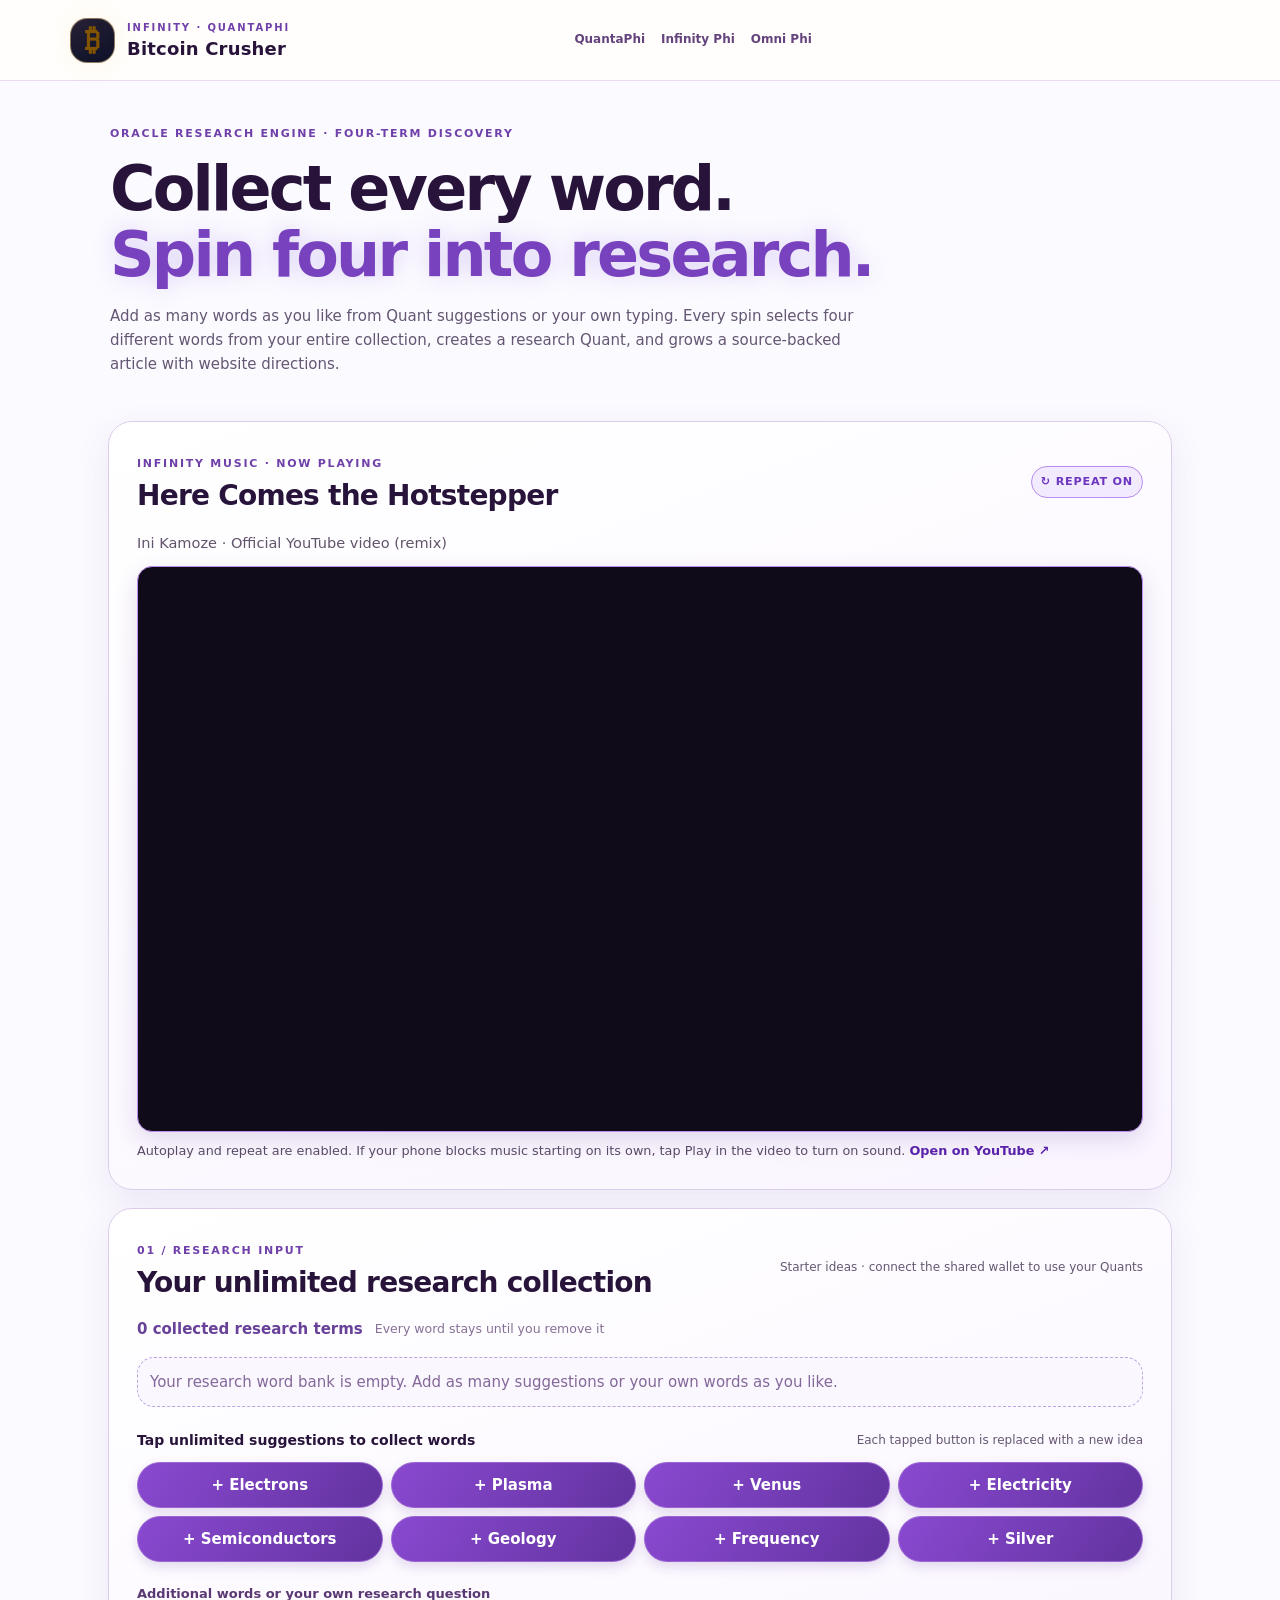
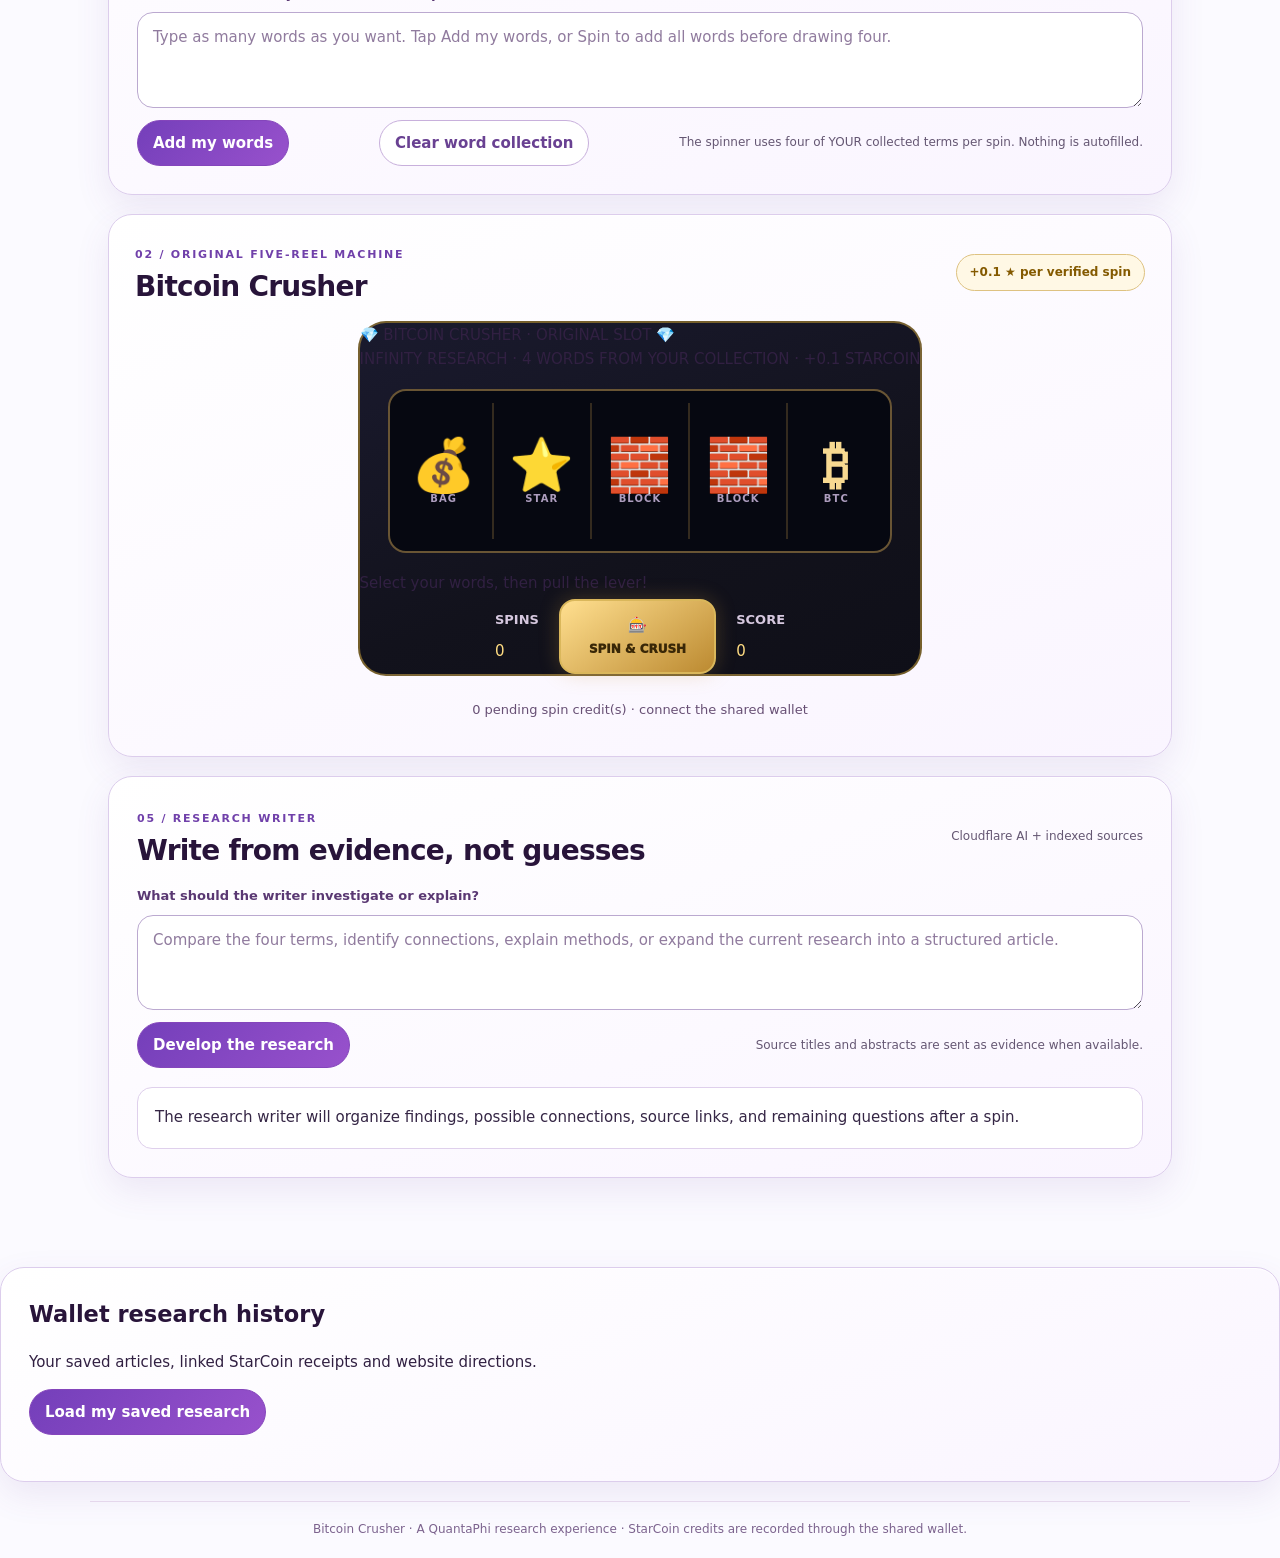
==== commit 6e2bce0c: "Fix embedded Crusher and attach automatically saved research to wallet receipts" ====
--- a/index.html
+++ b/index.html
@@ -187,6 +187,7 @@
     <section class="reader-modal"><header><h2 id="researchModalTitle">Source-backed research</h2><button type="button" id="researchClose" class="quiet-btn" aria-label="Close full research">Close ✕</button></header><div id="researchModalBody" class="reader-content"></div></section>
   </div>
 
+  <section class="oracle-panel" id="researchHistory" aria-labelledby="researchHistoryTitle"><h2 id="researchHistoryTitle">Wallet research history</h2><p>Your saved articles, linked StarCoin receipts and website directions.</p><button type="button" id="loadResearchHistory" class="secondary-btn">Load my saved research</button><div id="researchHistoryList" class="direction-grid" aria-live="polite"></div></section>
   <footer class="oracle-footer">Bitcoin Crusher · A QuantaPhi research experience · StarCoin credits are recorded through the shared wallet.</footer>
   <script src="/cloud-wallet-client.js?v=20261005-legacy-floor2"></script>
   <script src="/TV-Database/js/auth.js"></script>
@@ -195,9 +196,9 @@
   <script src="assets/token-graph.js"></script>
   <script src="assets/research.js?v=20261008-research2"></script>
   <script src="assets/quant-suggestions.js?v=20261009-unlimited3"></script>
-  <script src="assets/crusher-wallet.js?v=20261009-oracle1"></script>
-  <script src="assets/research-directions.js?v=20261009-directions1"></script>
-  <script src="assets/app.js?v=20261009-originalslot2"></script>
+  <script src="assets/crusher-wallet.js?v=20261010-article-wallet1"></script>
+  <script src="assets/research-directions.js?v=20261010-article-wallet1"></script>
+  <script src="assets/app.js?v=20261010-article-wallet1"></script>
   <script id="quanta-crusher-embed-height">
   (function(){
     if(new URLSearchParams(location.search).get('embed')!=='quanta'||window.parent===window)return;
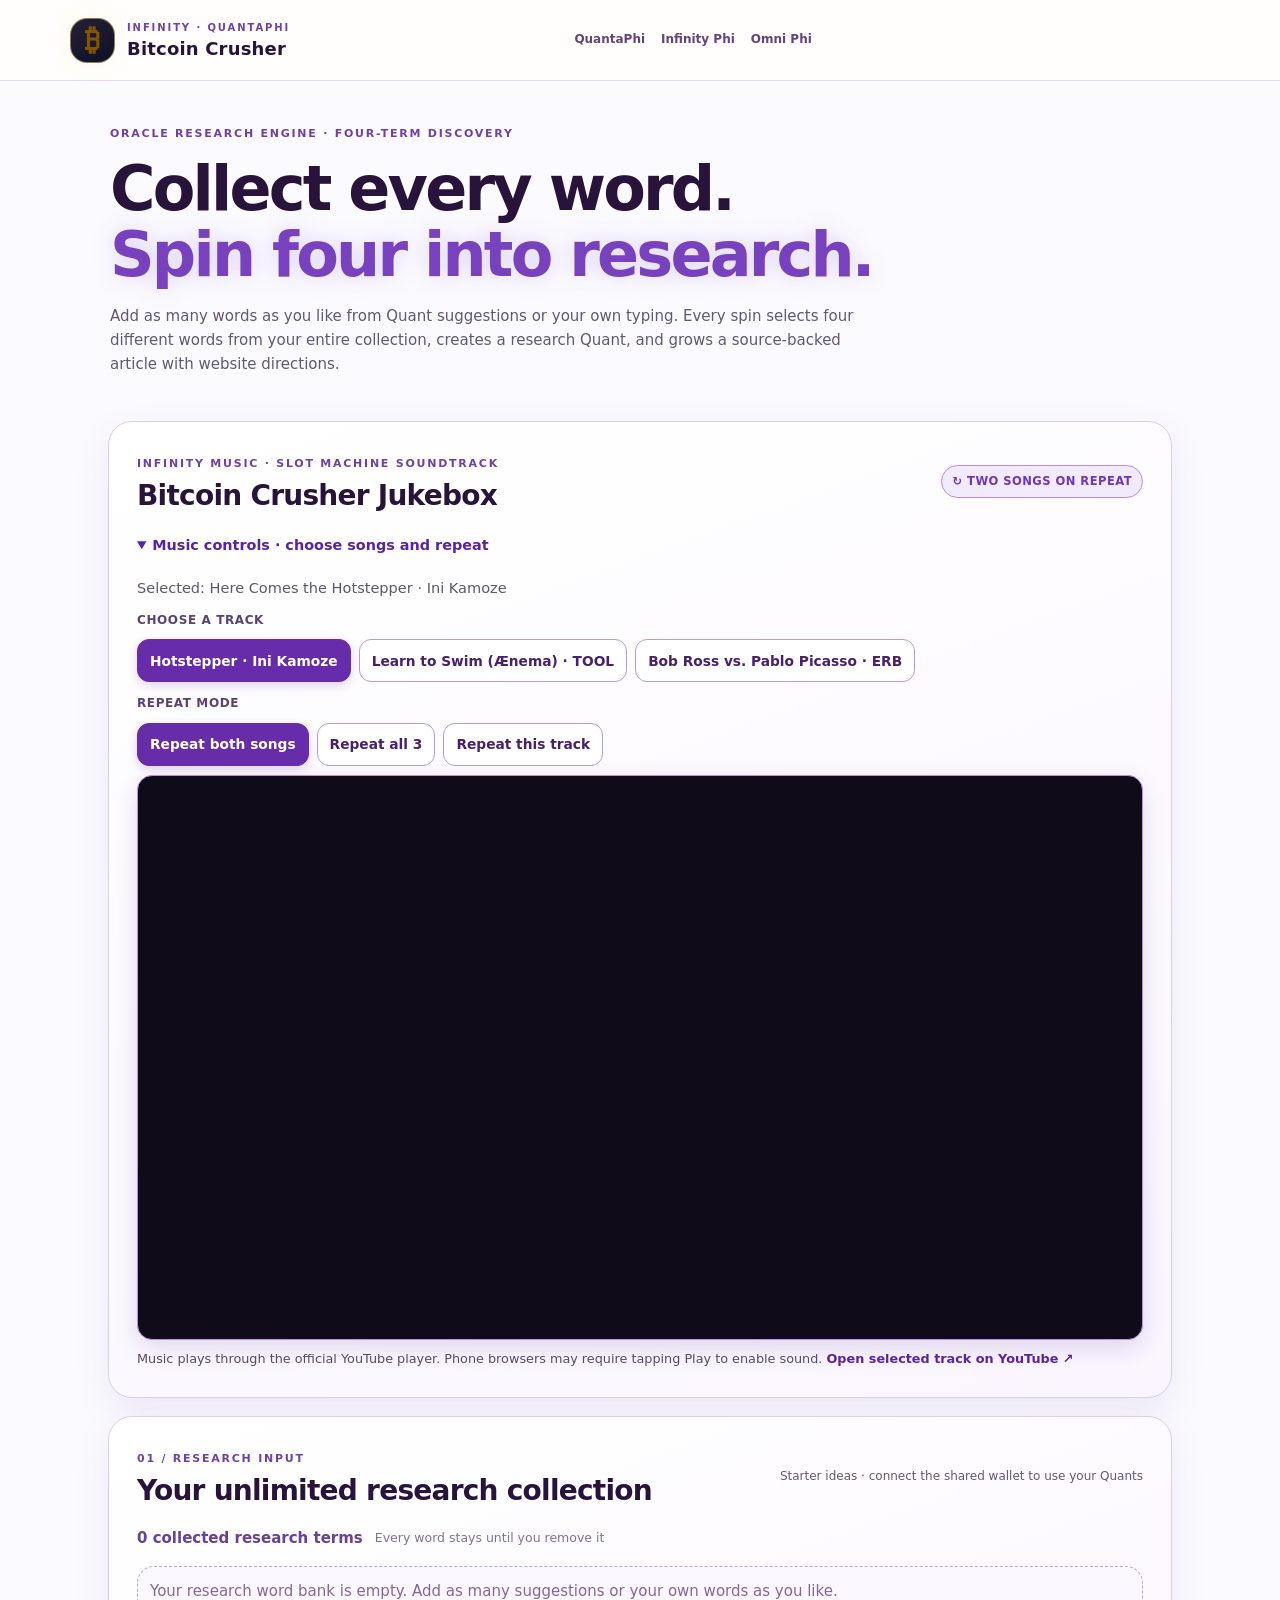
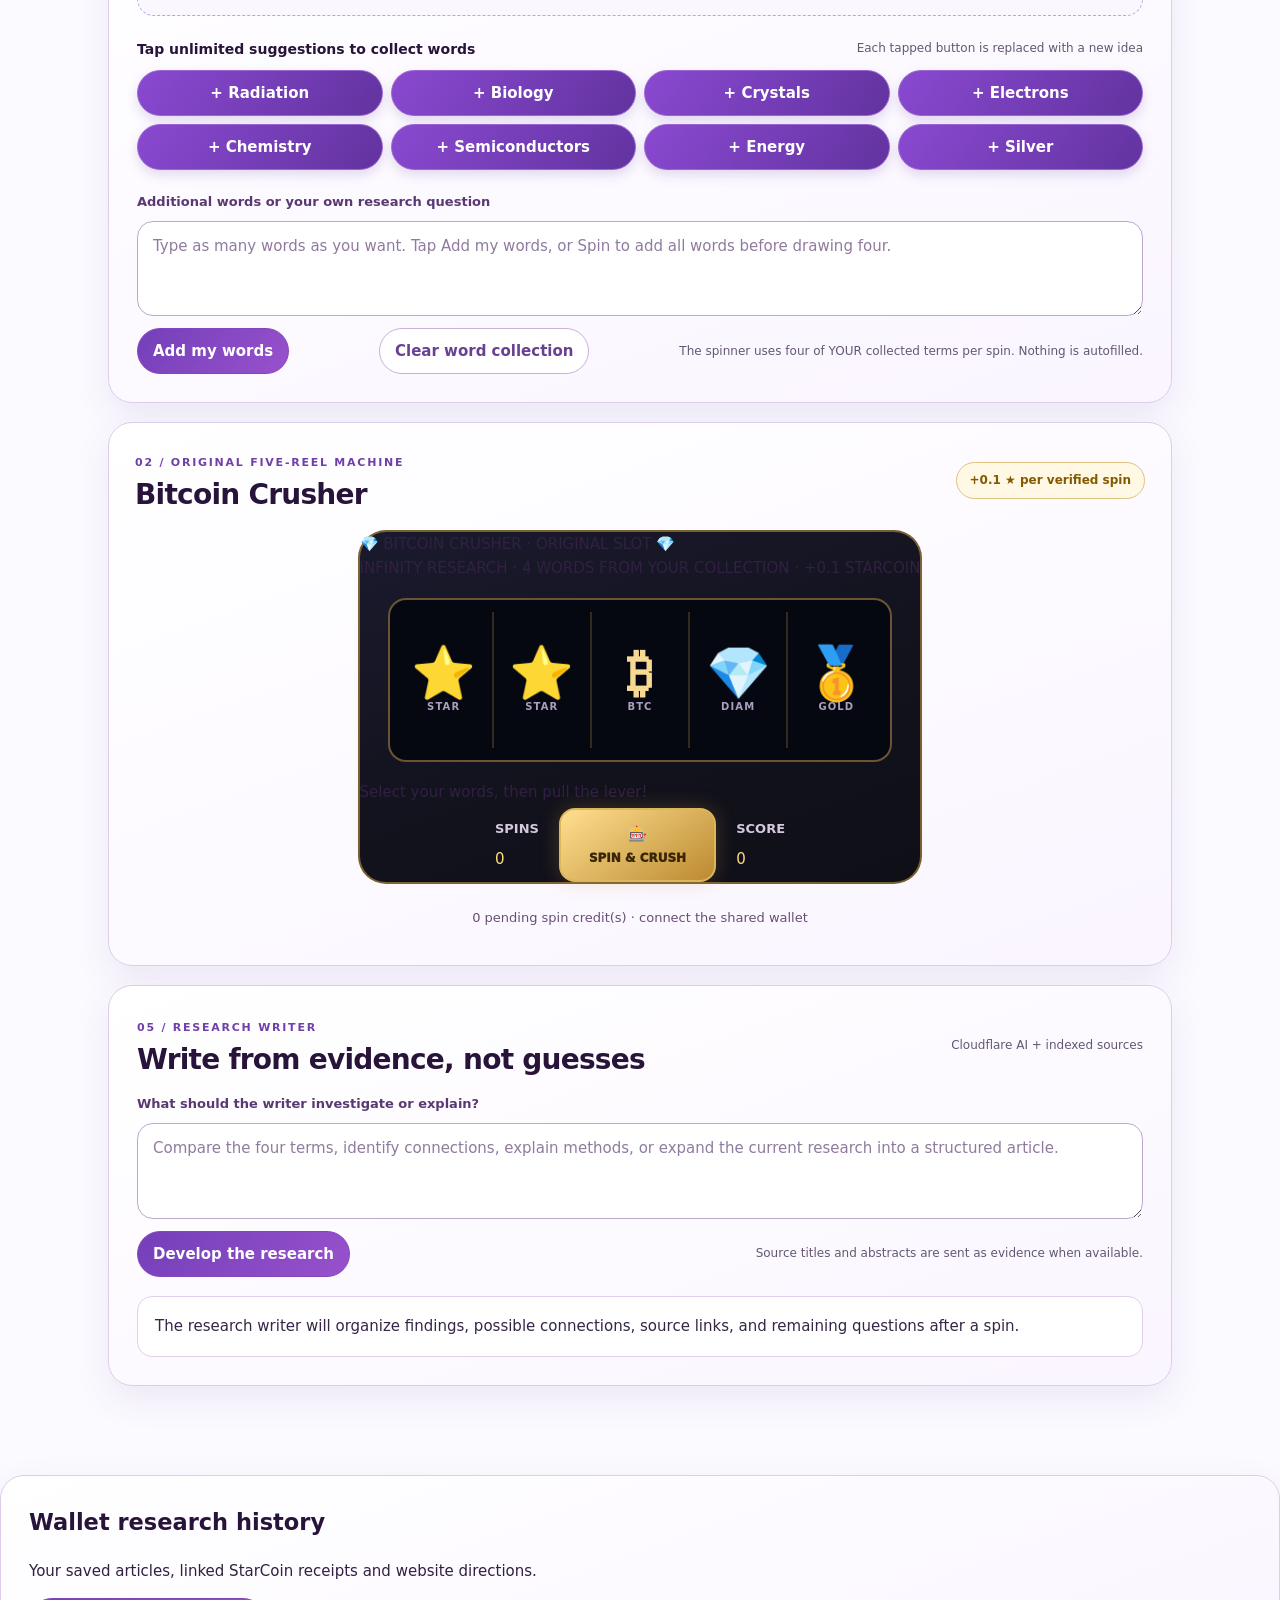
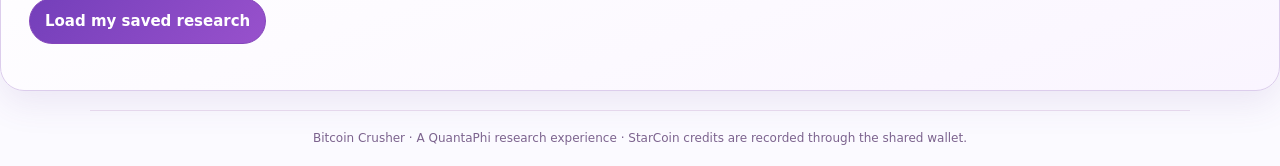
==== commit afcce823: "Add TOOL and ERB music with looping soundtrack controls" ====
--- a/index.html
+++ b/index.html
@@ -18,24 +18,34 @@
   <style id="hotstepper-player-style">
     .hotstepper-panel{margin-bottom:18px}
     .hotstepper-panel .panel-top{gap:12px;flex-wrap:wrap}
-    .hotstepper-loop{font-size:.7rem;font-weight:800;letter-spacing:.07em;color:#6c36be;background:#f2eaff;border:1px solid #b78cec;border-radius:999px;padding:6px 9px;white-space:nowrap}
+    .hotstepper-loop{font-size:.72rem;font-weight:800;letter-spacing:.04em;color:#6c36be;background:#f2eaff;border:1px solid #b78cec;border-radius:999px;padding:6px 10px;white-space:normal}
     .hotstepper-artist{margin:8px 0 12px;color:#62546b;font-size:.91rem}
     .hotstepper-video{width:100%;aspect-ratio:16/9;overflow:hidden;border-radius:15px;border:1px solid #bb8cec;background:#100b19;box-shadow:0 8px 24px #43187824}
     .hotstepper-video iframe{width:100%;height:100%;display:block;border:0}
     .hotstepper-note{margin:10px 0 0;font-size:.8rem;line-height:1.45;color:#594a67}
     .hotstepper-note a{color:#5822a9;font-weight:800}
-    @media(max-width:480px){.hotstepper-loop{font-size:.62rem}.hotstepper-panel .panel-top h2{font-size:1.12rem}}
-  </style>
-  <style id="quanta-crusher-inline-layout">
+    .music-deck{border:0}
+    .music-deck > summary{cursor:pointer;color:#5822a9;font-weight:800;padding:3px 0 11px;font-size:.9rem}
+    .music-song-picker,.music-repeat-modes{display:flex;flex-wrap:wrap;gap:8px;margin:9px 0}
+    .music-song-picker button,.music-repeat-modes button{min-height:43px;border-radius:12px;border:1px solid #ba98dd;background:#fff;color:#49206e;padding:9px 12px;font:inherit;font-size:.86rem;font-weight:750;cursor:pointer;max-width:100%;white-space:normal;text-align:left}
+    .music-song-picker button[aria-pressed="true"],.music-repeat-modes button[aria-pressed="true"]{background:#672ca9;border-color:#672ca9;color:#fff;box-shadow:0 3px 10px #6a31a136}
+    .music-song-picker button:focus-visible,.music-repeat-modes button:focus-visible,.music-deck summary:focus-visible{outline:3px solid #d79538;outline-offset:2px}
+    .music-controls-label{font-weight:800;font-size:.75rem;letter-spacing:.05em;color:#5c4273;margin:12px 0 3px}
+    body.crusher-embedded .hotstepper-panel{padding:12px!important;border:1px solid #ac85db!important;border-radius:18px!important;background:#fbf6ff!important}
+    body.crusher-embedded .hotstepper-panel .panel-top{margin-bottom:6px}
+    body.crusher-embedded .hotstepper-panel .panel-top h2{font-size:1.05rem}
+    @media(max-width:480px){.hotstepper-loop{font-size:.64rem}.hotstepper-panel .panel-top h2{font-size:1.12rem}.music-song-picker button,.music-repeat-modes button{flex:1 1 130px;font-size:.8rem}}
+  </style> <style id="quanta-crusher-inline-layout">
     /* The embedded card is the actual Crusher, not a replacement spinner. */
     body.crusher-embedded{margin:0!important;padding:0!important;background:transparent!important;overflow-x:hidden;color:#321b45}
-    body.crusher-embedded :is(.oracle-bar,.oracle-intro,.hotstepper-panel,.oracle-footer,.oracle-field){display:none!important}
+    body.crusher-embedded :is(.oracle-bar,.oracle-intro,.oracle-footer,.oracle-field){display:none!important}
     body.crusher-embedded .oracle-page{display:flex!important;flex-direction:column!important;gap:15px!important;max-width:100%!important;width:100%!important;padding:8px!important;margin:0!important;box-sizing:border-box!important}
     body.crusher-embedded .spinner-panel{order:1}
-    body.crusher-embedded .research-entry{order:2}
-    body.crusher-embedded #researchPanel{order:3}
-    body.crusher-embedded #websiteDirections{order:4}
-    body.crusher-embedded .writer-panel{order:5}
+    body.crusher-embedded .hotstepper-panel{order:2}
+    body.crusher-embedded .research-entry{order:3}
+    body.crusher-embedded #researchPanel{order:4}
+    body.crusher-embedded #websiteDirections{order:5}
+    body.crusher-embedded .writer-panel{order:6}
     body.crusher-embedded .oracle-panel{width:100%!important;max-width:100%!important;min-width:0!important;box-sizing:border-box!important;margin:0!important}
     body.crusher-embedded :is(.spinner-panel,.research-entry){border:1px solid #b68be2!important;border-radius:21px!important;background:linear-gradient(150deg,#fffdfd,#f4e8ff)!important;box-shadow:0 8px 22px #7335ae22,0 0 14px #b989ed34!important}
     body.crusher-embedded .spinner-panel{background:linear-gradient(145deg,#fff4df,#fffdf3 45%,#f3e4ff)!important}
@@ -67,18 +77,29 @@
 
     <section class="oracle-panel hotstepper-panel" aria-labelledby="hotstepperTitle">
       <div class="panel-top">
-        <div><small>INFINITY MUSIC · NOW PLAYING</small><h2 id="hotstepperTitle">Here Comes the Hotstepper</h2></div>
-        <span class="hotstepper-loop" aria-label="Video repeat enabled">↻ REPEAT ON</span>
+        <div><small>INFINITY MUSIC · SLOT MACHINE SOUNDTRACK</small><h2 id="hotstepperTitle">Bitcoin Crusher Jukebox</h2></div>
+        <span class="hotstepper-loop" id="musicRepeatLabel" aria-live="polite">↻ TWO SONGS ON REPEAT</span>
       </div>
-      <p class="hotstepper-artist">Ini Kamoze · Official YouTube video (remix)</p>
-      <div class="hotstepper-video">
-        <iframe title="Ini Kamoze — Here Comes the Hotstepper, repeating YouTube player"
-          src="https://www.youtube-nocookie.com/embed/15UffN8eilI?autoplay=1&amp;loop=1&amp;playlist=15UffN8eilI&amp;playsinline=1&amp;rel=0"
-          allow="autoplay; encrypted-media; picture-in-picture; fullscreen"
-          referrerpolicy="strict-origin-when-cross-origin"
-          loading="eager" allowfullscreen></iframe>
-      </div>
-      <p class="hotstepper-note">Autoplay and repeat are enabled. If your phone blocks music starting on its own, tap Play in the video to turn on sound. <a href="https://www.youtube.com/watch?v=15UffN8eilI" target="_blank" rel="noopener noreferrer">Open on YouTube ↗</a></p>
+      <details class="music-deck" id="musicDeck" open>
+        <summary>Music controls · choose songs and repeat</summary>
+        <p class="hotstepper-artist" id="musicSelection" role="status">Here Comes the Hotstepper · Ini Kamoze</p>
+        <p class="music-controls-label">CHOOSE A TRACK</p>
+        <div class="music-song-picker" role="group" aria-label="Choose a music video">
+          <button type="button" data-music-track="hotstepper" aria-pressed="true">Hotstepper · Ini Kamoze</button>
+          <button type="button" data-music-track="aenema" aria-pressed="false">Learn to Swim (Ænema) · TOOL</button>
+          <button type="button" data-music-track="battle" aria-pressed="false">Bob Ross vs. Pablo Picasso · ERB</button>
+        </div>
+        <p class="music-controls-label">REPEAT MODE</p>
+        <div class="music-repeat-modes" role="group" aria-label="Choose repeat mode">
+          <button type="button" data-music-mode="songs" aria-pressed="true">Repeat both songs</button>
+          <button type="button" data-music-mode="all" aria-pressed="false">Repeat all 3</button>
+          <button type="button" data-music-mode="one" aria-pressed="false">Repeat this track</button>
+        </div>
+        <div class="hotstepper-video">
+          <iframe id="crusherMusicFrame" title="Bitcoin Crusher YouTube soundtrack player" allow="autoplay; encrypted-media; picture-in-picture; fullscreen" referrerpolicy="strict-origin-when-cross-origin" loading="lazy" allowfullscreen></iframe>
+        </div>
+        <p class="hotstepper-note">Music plays through the official YouTube player. Phone browsers may require tapping Play to enable sound. <a id="musicYouTubeLink" href="https://www.youtube.com/watch?v=15UffN8eilI" target="_blank" rel="noopener noreferrer">Open selected track on YouTube ↗</a></p>
+      </details>
     </section>
 
     <section class="oracle-panel research-entry" aria-labelledby="researchHeading">
@@ -199,6 +220,74 @@
   <script src="assets/crusher-wallet.js?v=20261010-article-wallet1"></script>
   <script src="assets/research-directions.js?v=20261010-article-wallet1"></script>
   <script src="assets/app.js?v=20261010-article-wallet1"></script>
+  <script id="crusher-jukebox">
+  (function () {
+    'use strict';
+    const tracks = {
+      hotstepper: { title: 'Here Comes the Hotstepper', artist: 'Ini Kamoze', id: '15UffN8eilI' },
+      aenema: { title: 'Ænema (Learn to Swim)', artist: 'TOOL', id: 'rHcmnowjfrQ' },
+      battle: { title: 'Bob Ross vs. Pablo Picasso', artist: 'Epic Rap Battles of History', id: 'WGN5xaQkFk0' }
+    };
+    const deck = document.getElementById('musicDeck');
+    const frame = document.getElementById('crusherMusicFrame');
+    const title = document.getElementById('musicSelection');
+    const label = document.getElementById('musicRepeatLabel');
+    const link = document.getElementById('musicYouTubeLink');
+    if (!deck || !frame || !title || !label || !link) return;
+    const embedded = document.body.classList.contains('crusher-embedded');
+    let selected = 'hotstepper';
+    let mode = 'songs';
+    // The embedded Crusher stays compact until the user chooses to open music.
+    if (embedded) deck.open = false;
+    function playlist() {
+      const keys = mode === 'one' ? [selected] :
+        mode === 'all' ? ['hotstepper', 'aenema', 'battle'] : ['hotstepper', 'aenema'];
+      // Keep the chosen track first, then continue through the playlist.
+      return keys.includes(selected) ?
+        [selected].concat(keys.filter(function (key) { return key !== selected; })) : keys;
+    }
+    function render(loadPlayer) {
+      document.querySelectorAll('[data-music-track]').forEach(function (button) {
+        button.setAttribute('aria-pressed', String(button.dataset.musicTrack === selected));
+      });
+      document.querySelectorAll('[data-music-mode]').forEach(function (button) {
+        button.setAttribute('aria-pressed', String(button.dataset.musicMode === mode));
+      });
+      const track = tracks[selected];
+      title.textContent = 'Selected: ' + track.title + ' · ' + track.artist;
+      label.textContent = mode === 'songs' ? '↻ TWO SONGS ON REPEAT' :
+        mode === 'all' ? '↻ ALL THREE ON REPEAT' : '↻ TRACK ON REPEAT';
+      link.href = 'https://www.youtube.com/watch?v=' + encodeURIComponent(track.id);
+      if (!loadPlayer || !deck.open) return;
+      const ids = playlist().map(function (key) { return tracks[key].id; });
+      const url = 'https://www.youtube-nocookie.com/embed/' + tracks[selected].id +
+        '?autoplay=1&loop=1&playlist=' + encodeURIComponent(ids.join(',')) +
+        '&playsinline=1&rel=0';
+      if (frame.getAttribute('src') !== url) frame.src = url;
+    }
+    document.querySelectorAll('[data-music-track]').forEach(function (button) {
+      button.addEventListener('click', function () {
+        selected = button.dataset.musicTrack;
+        // The rap battle is selectable even when the two-song mode was active.
+        if (selected === 'battle' && mode === 'songs') mode = 'all';
+        render(true);
+      });
+    });
+    document.querySelectorAll('[data-music-mode]').forEach(function (button) {
+      button.addEventListener('click', function () {
+        mode = button.dataset.musicMode;
+        if (mode === 'songs' && selected === 'battle') selected = 'hotstepper';
+        render(true);
+      });
+    });
+    deck.addEventListener('toggle', function () {
+      if (deck.open) render(true);
+      // When collapsed, stop playback instead of leaving invisible audio running.
+      else { frame.removeAttribute('src'); }
+    });
+    render(!embedded);
+  })();
+  </script>
   <script id="quanta-crusher-embed-height">
   (function(){
     if(new URLSearchParams(location.search).get('embed')!=='quanta'||window.parent===window)return;
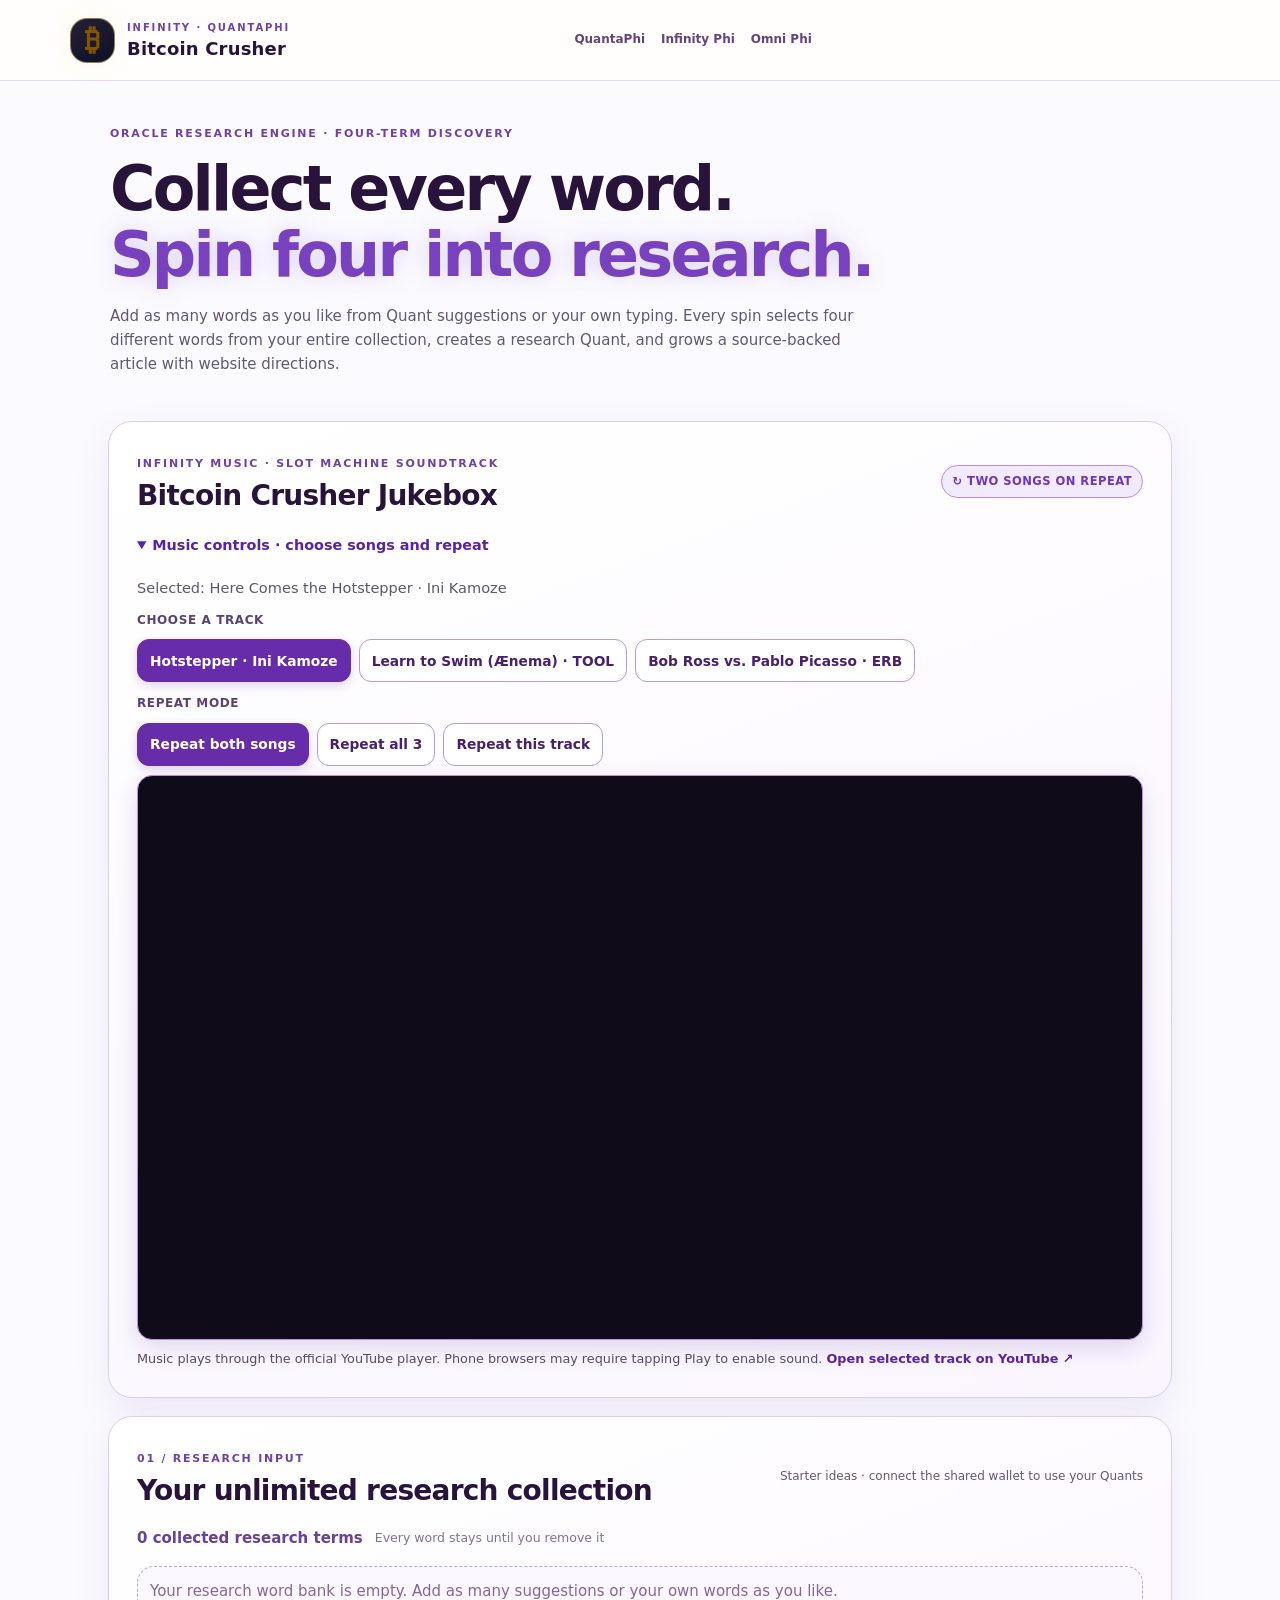
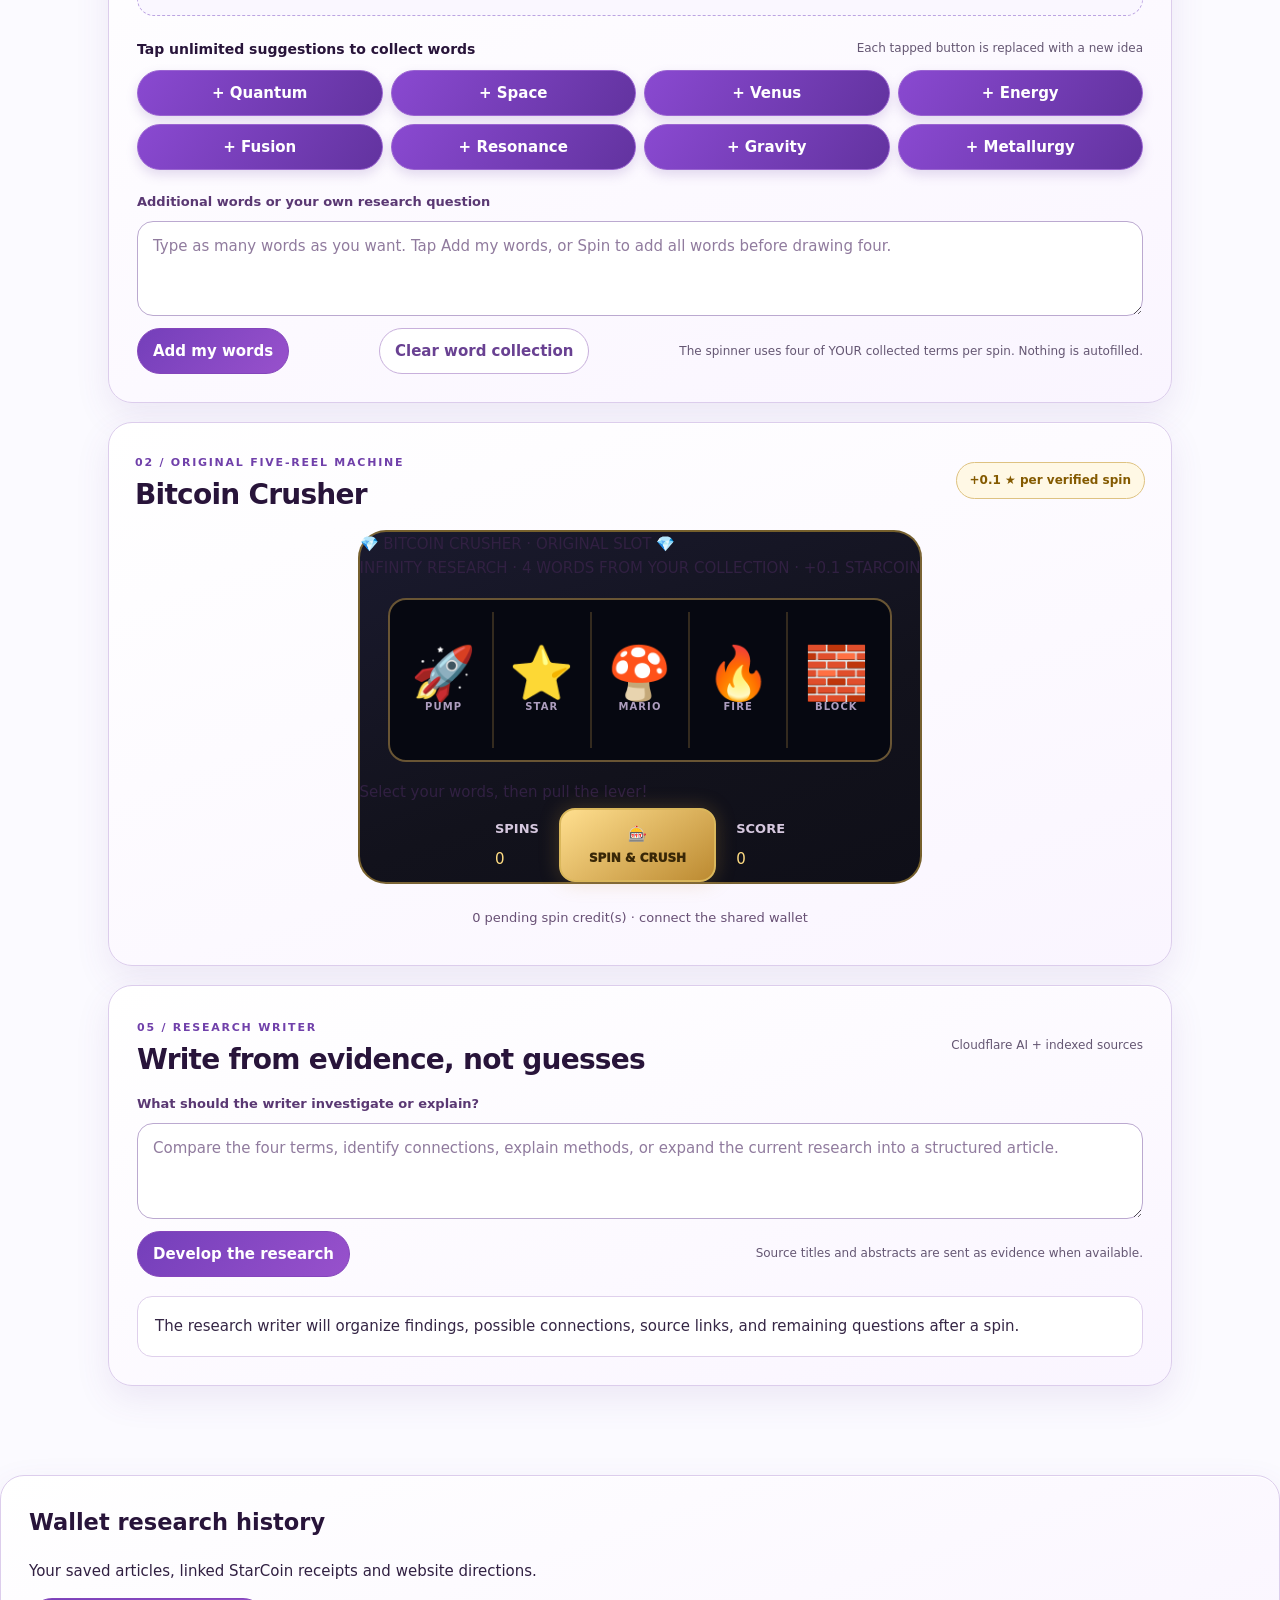
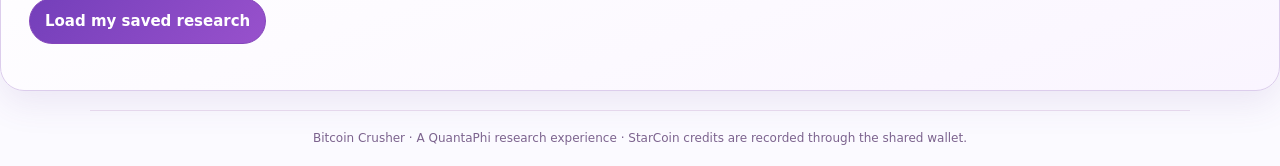
==== commit fb902658: "Keep music and Quanta layout style blocks cleanly separated" ====
--- a/index.html
+++ b/index.html
@@ -35,7 +35,8 @@
     body.crusher-embedded .hotstepper-panel .panel-top{margin-bottom:6px}
     body.crusher-embedded .hotstepper-panel .panel-top h2{font-size:1.05rem}
     @media(max-width:480px){.hotstepper-loop{font-size:.64rem}.hotstepper-panel .panel-top h2{font-size:1.12rem}.music-song-picker button,.music-repeat-modes button{flex:1 1 130px;font-size:.8rem}}
-  </style> <style id="quanta-crusher-inline-layout">
+  </style>
+  <style id="quanta-crusher-inline-layout">
     /* The embedded card is the actual Crusher, not a replacement spinner. */
     body.crusher-embedded{margin:0!important;padding:0!important;background:transparent!important;overflow-x:hidden;color:#321b45}
     body.crusher-embedded :is(.oracle-bar,.oracle-intro,.oracle-footer,.oracle-field){display:none!important}
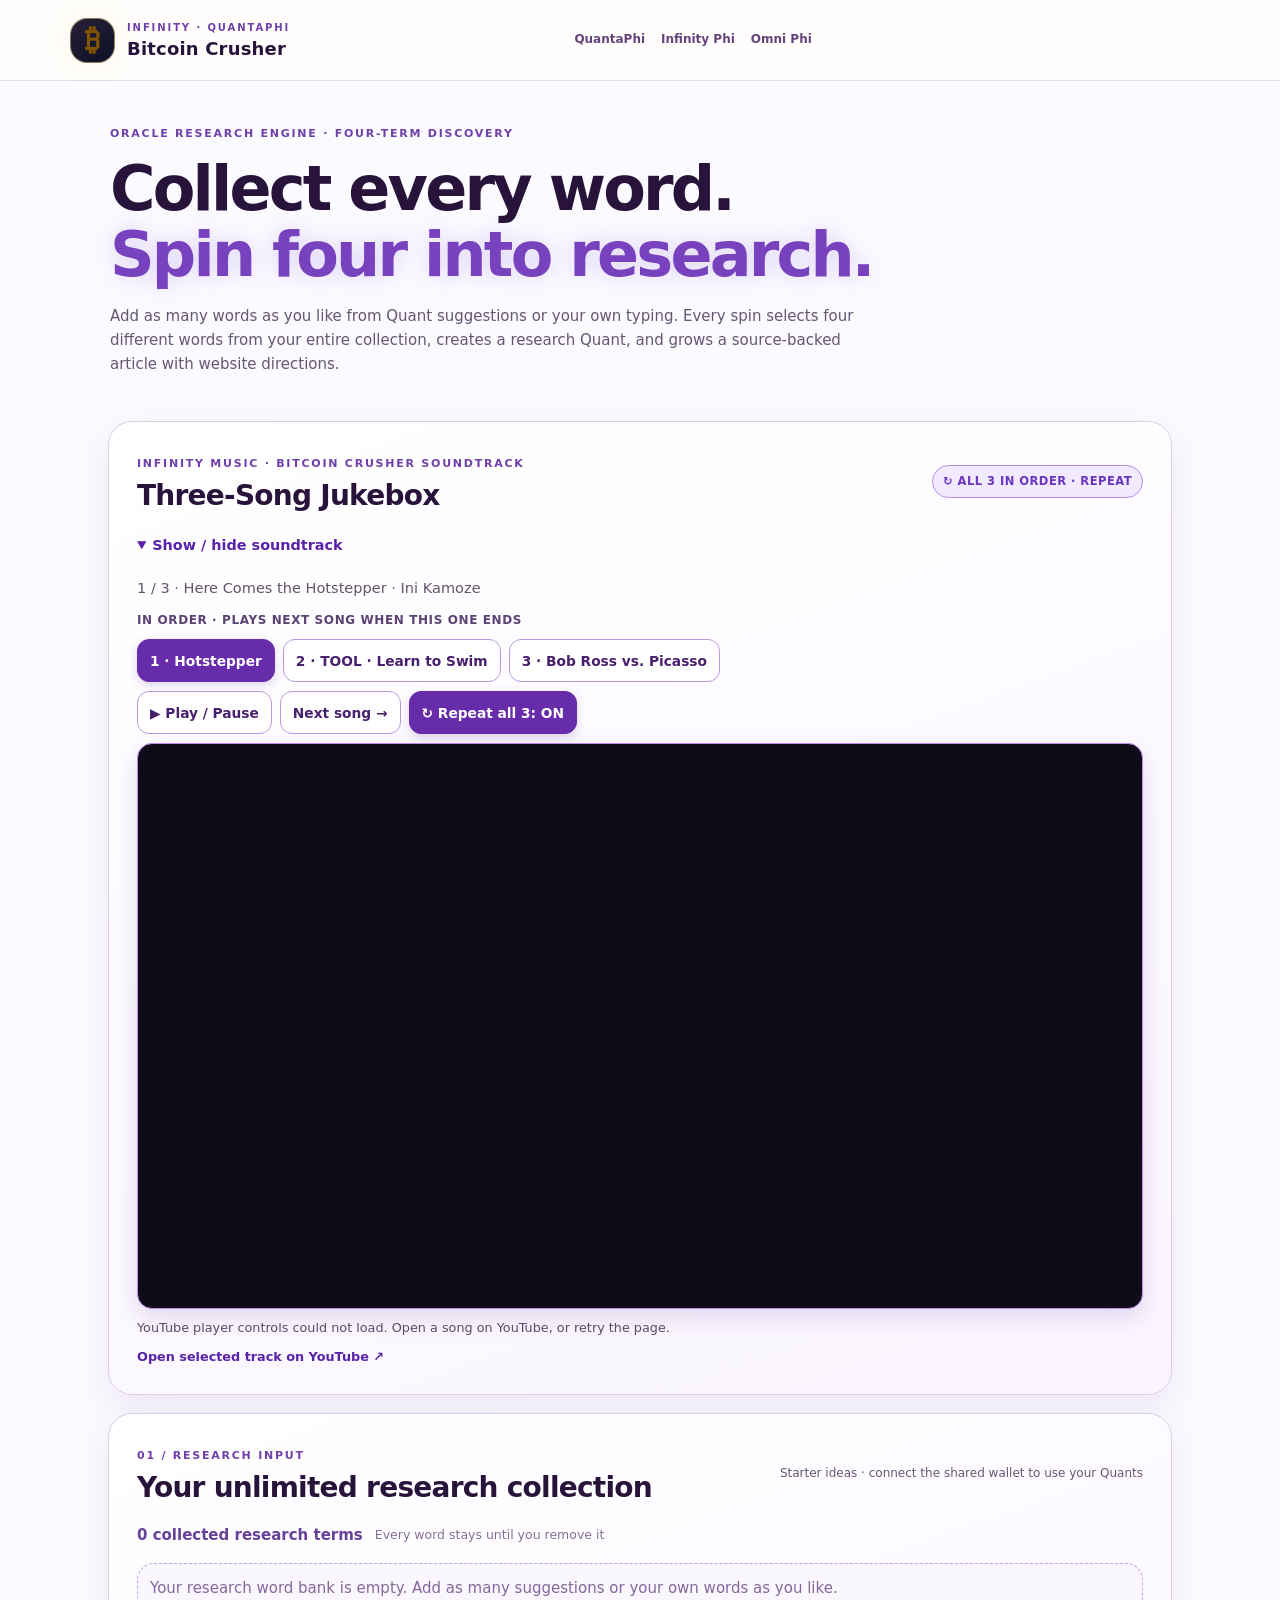
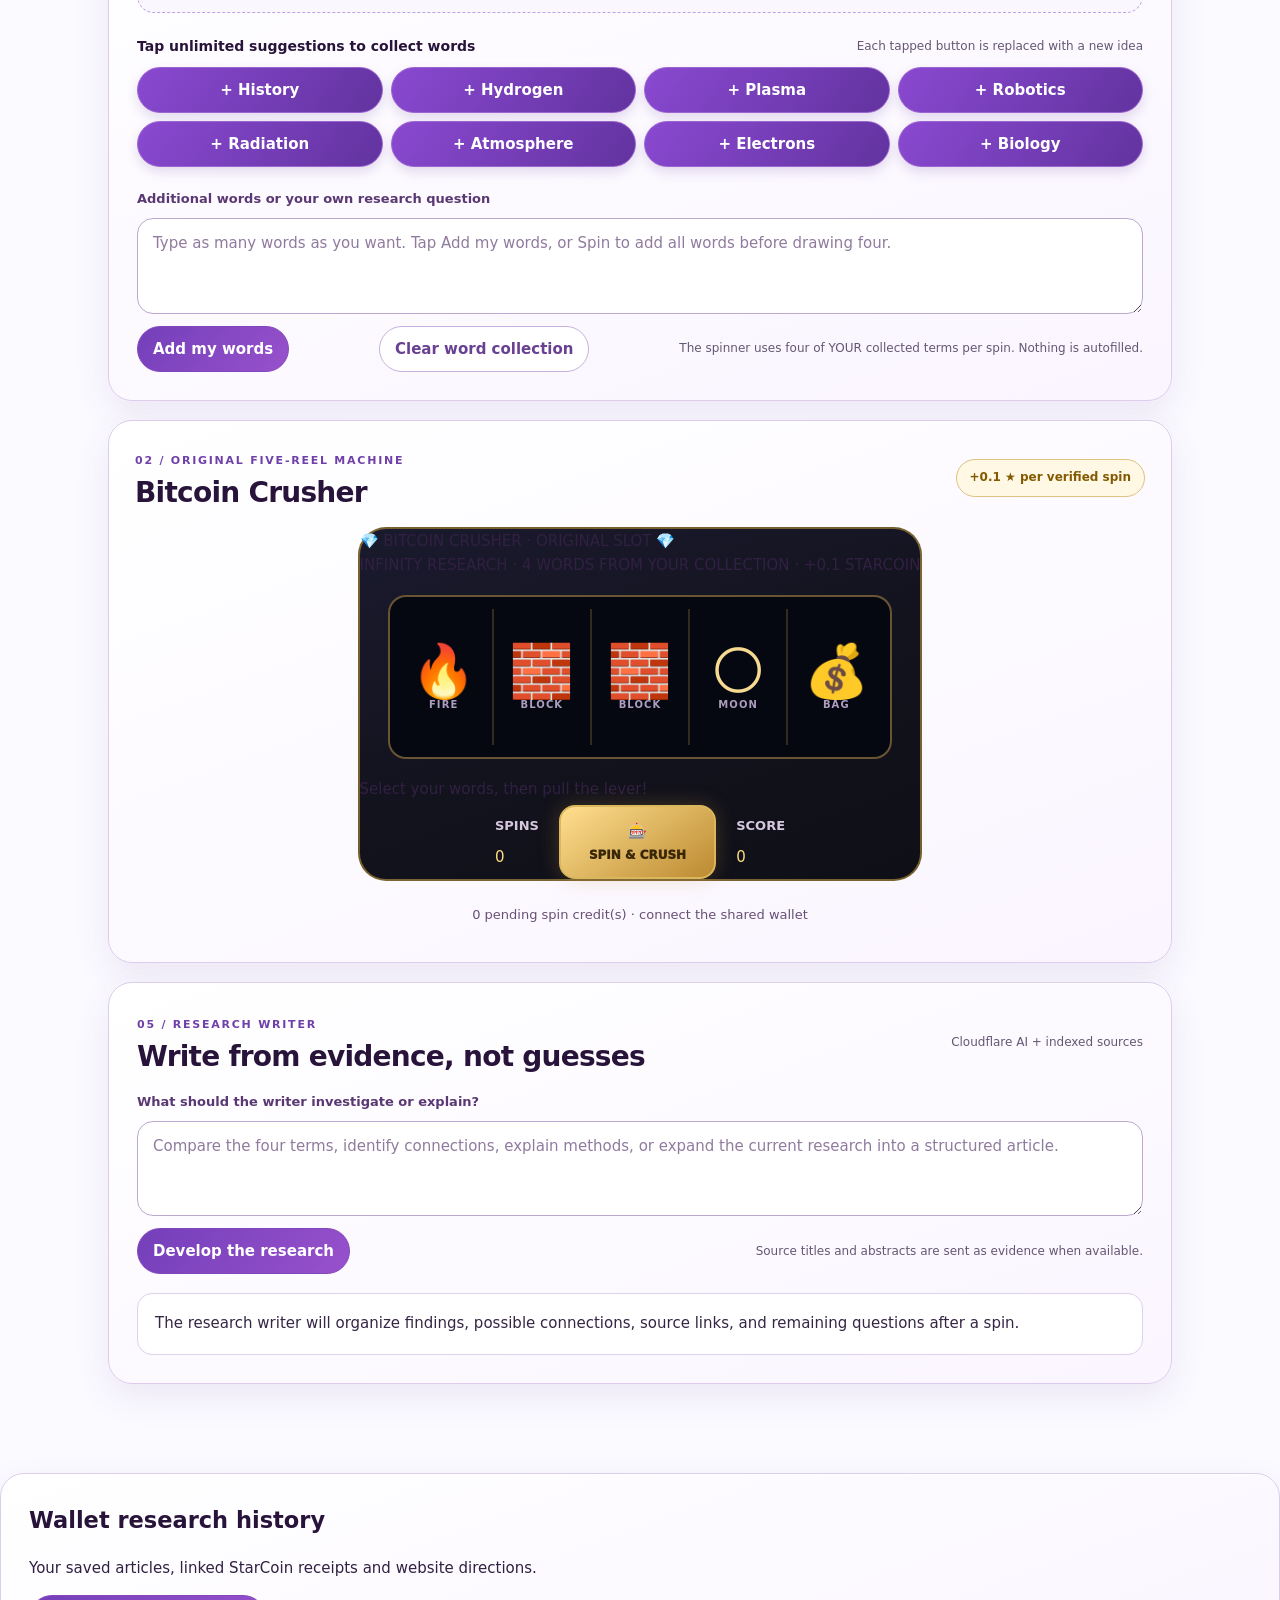
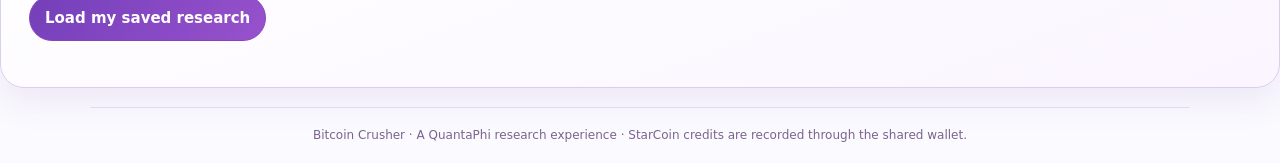
==== commit e6a3188b: "Replace Hotstepper looping iframe with sequential three-track YT player" ====
--- a/index.html
+++ b/index.html
@@ -78,28 +78,28 @@
 
     <section class="oracle-panel hotstepper-panel" aria-labelledby="hotstepperTitle">
       <div class="panel-top">
-        <div><small>INFINITY MUSIC · SLOT MACHINE SOUNDTRACK</small><h2 id="hotstepperTitle">Bitcoin Crusher Jukebox</h2></div>
-        <span class="hotstepper-loop" id="musicRepeatLabel" aria-live="polite">↻ TWO SONGS ON REPEAT</span>
+        <div><small>INFINITY MUSIC · BITCOIN CRUSHER SOUNDTRACK</small><h2 id="hotstepperTitle">Three-Song Jukebox</h2></div>
+        <span class="hotstepper-loop" id="musicRepeatLabel" aria-live="polite">↻ ALL 3 IN ORDER · REPEAT</span>
       </div>
       <details class="music-deck" id="musicDeck" open>
-        <summary>Music controls · choose songs and repeat</summary>
-        <p class="hotstepper-artist" id="musicSelection" role="status">Here Comes the Hotstepper · Ini Kamoze</p>
-        <p class="music-controls-label">CHOOSE A TRACK</p>
-        <div class="music-song-picker" role="group" aria-label="Choose a music video">
-          <button type="button" data-music-track="hotstepper" aria-pressed="true">Hotstepper · Ini Kamoze</button>
-          <button type="button" data-music-track="aenema" aria-pressed="false">Learn to Swim (Ænema) · TOOL</button>
-          <button type="button" data-music-track="battle" aria-pressed="false">Bob Ross vs. Pablo Picasso · ERB</button>
-        </div>
-        <p class="music-controls-label">REPEAT MODE</p>
-        <div class="music-repeat-modes" role="group" aria-label="Choose repeat mode">
-          <button type="button" data-music-mode="songs" aria-pressed="true">Repeat both songs</button>
-          <button type="button" data-music-mode="all" aria-pressed="false">Repeat all 3</button>
-          <button type="button" data-music-mode="one" aria-pressed="false">Repeat this track</button>
+        <summary>Show / hide soundtrack</summary>
+        <p class="hotstepper-artist" id="musicSelection" role="status">1 / 3 · Here Comes the Hotstepper · Ini Kamoze</p>
+        <p class="music-controls-label">IN ORDER · PLAYS NEXT SONG WHEN THIS ONE ENDS</p>
+        <div class="music-song-picker" role="group" aria-label="Choose a starting song">
+          <button type="button" data-music-track="hotstepper" aria-pressed="true">1 · Hotstepper</button>
+          <button type="button" data-music-track="aenema" aria-pressed="false">2 · TOOL · Learn to Swim</button>
+          <button type="button" data-music-track="battle" aria-pressed="false">3 · Bob Ross vs. Picasso</button>
+        </div>
+        <div class="music-repeat-modes" role="group" aria-label="Music playback controls">
+          <button type="button" id="musicPlay" aria-label="Play or pause soundtrack">▶ Play / Pause</button>
+          <button type="button" id="musicNext" aria-label="Play next song">Next song →</button>
+          <button type="button" id="musicRepeatToggle" aria-pressed="true">↻ Repeat all 3: ON</button>
         </div>
         <div class="hotstepper-video">
-          <iframe id="crusherMusicFrame" title="Bitcoin Crusher YouTube soundtrack player" allow="autoplay; encrypted-media; picture-in-picture; fullscreen" referrerpolicy="strict-origin-when-cross-origin" loading="lazy" allowfullscreen></iframe>
-        </div>
-        <p class="hotstepper-note">Music plays through the official YouTube player. Phone browsers may require tapping Play to enable sound. <a id="musicYouTubeLink" href="https://www.youtube.com/watch?v=15UffN8eilI" target="_blank" rel="noopener noreferrer">Open selected track on YouTube ↗</a></p>
+          <iframe id="crusherMusicFrame" title="Bitcoin Crusher three-song YouTube music player" allow="autoplay; encrypted-media; picture-in-picture; fullscreen" referrerpolicy="strict-origin-when-cross-origin" loading="eager" allowfullscreen></iframe>
+        </div>
+        <p class="hotstepper-note" id="musicPlayerNotice" role="status">Tap Play on the video if Chrome requires an initial interaction. The next track will be requested automatically at the end.</p>
+        <p class="hotstepper-note"><a id="musicYouTubeLink" href="https://www.youtube.com/watch?v=15UffN8eilI" target="_blank" rel="noopener noreferrer">Open selected track on YouTube ↗</a></p>
       </details>
     </section>
 
@@ -222,71 +222,110 @@
   <script src="assets/research-directions.js?v=20261010-article-wallet1"></script>
   <script src="assets/app.js?v=20261010-article-wallet1"></script>
   <script id="crusher-jukebox">
-  (function () {
+  (function(){
     'use strict';
-    const tracks = {
-      hotstepper: { title: 'Here Comes the Hotstepper', artist: 'Ini Kamoze', id: '15UffN8eilI' },
-      aenema: { title: 'Ænema (Learn to Swim)', artist: 'TOOL', id: 'rHcmnowjfrQ' },
-      battle: { title: 'Bob Ross vs. Pablo Picasso', artist: 'Epic Rap Battles of History', id: 'WGN5xaQkFk0' }
-    };
-    const deck = document.getElementById('musicDeck');
-    const frame = document.getElementById('crusherMusicFrame');
-    const title = document.getElementById('musicSelection');
-    const label = document.getElementById('musicRepeatLabel');
-    const link = document.getElementById('musicYouTubeLink');
-    if (!deck || !frame || !title || !label || !link) return;
-    const embedded = document.body.classList.contains('crusher-embedded');
-    let selected = 'hotstepper';
-    let mode = 'songs';
-    // The embedded Crusher stays compact until the user chooses to open music.
-    if (embedded) deck.open = false;
-    function playlist() {
-      const keys = mode === 'one' ? [selected] :
-        mode === 'all' ? ['hotstepper', 'aenema', 'battle'] : ['hotstepper', 'aenema'];
-      // Keep the chosen track first, then continue through the playlist.
-      return keys.includes(selected) ?
-        [selected].concat(keys.filter(function (key) { return key !== selected; })) : keys;
-    }
-    function render(loadPlayer) {
-      document.querySelectorAll('[data-music-track]').forEach(function (button) {
-        button.setAttribute('aria-pressed', String(button.dataset.musicTrack === selected));
+    const tracks=[
+      {key:'hotstepper',title:'Here Comes the Hotstepper',artist:'Ini Kamoze',id:'15UffN8eilI'},
+      {key:'aenema',title:'Ænema (Learn to Swim)',artist:'TOOL',id:'rHcmnowjfrQ'},
+      {key:'battle',title:'Bob Ross vs. Pablo Picasso',artist:'Epic Rap Battles of History',id:'WGN5xaQkFk0'}
+    ];
+    const deck=document.getElementById('musicDeck');
+    const frame=document.getElementById('crusherMusicFrame');
+    const title=document.getElementById('musicSelection');
+    const label=document.getElementById('musicRepeatLabel');
+    const link=document.getElementById('musicYouTubeLink');
+    const notice=document.getElementById('musicPlayerNotice');
+    const play=document.getElementById('musicPlay');
+    const next=document.getElementById('musicNext');
+    const repeatButton=document.getElementById('musicRepeatToggle');
+    if(!deck||!frame||!title||!label||!link||!notice||!play||!next||!repeatButton)return;
+    let index=0,repeat=true,player=null,ready=false,shouldPlay=false,loadingAPI=false;
+    let errorTrack=-1;
+    function update(){
+      const track=tracks[index];
+      title.textContent=(index+1)+' / 3 · '+track.title+' · '+track.artist;
+      label.textContent=repeat?'↻ ALL 3 IN ORDER · REPEAT':'ALL 3 IN ORDER · STOP AFTER #3';
+      repeatButton.textContent=repeat?'↻ Repeat all 3: ON':'Repeat all 3: OFF';
+      repeatButton.setAttribute('aria-pressed',String(repeat));
+      link.href='https://www.youtube.com/watch?v='+track.id;
+      document.querySelectorAll('[data-music-track]').forEach(function(button){
+        button.setAttribute('aria-pressed',String(button.dataset.musicTrack===track.key));
       });
-      document.querySelectorAll('[data-music-mode]').forEach(function (button) {
-        button.setAttribute('aria-pressed', String(button.dataset.musicMode === mode));
-      });
-      const track = tracks[selected];
-      title.textContent = 'Selected: ' + track.title + ' · ' + track.artist;
-      label.textContent = mode === 'songs' ? '↻ TWO SONGS ON REPEAT' :
-        mode === 'all' ? '↻ ALL THREE ON REPEAT' : '↻ TRACK ON REPEAT';
-      link.href = 'https://www.youtube.com/watch?v=' + encodeURIComponent(track.id);
-      if (!loadPlayer || !deck.open) return;
-      const ids = playlist().map(function (key) { return tracks[key].id; });
-      const url = 'https://www.youtube-nocookie.com/embed/' + tracks[selected].id +
-        '?autoplay=1&loop=1&playlist=' + encodeURIComponent(ids.join(',')) +
-        '&playsinline=1&rel=0';
-      if (frame.getAttribute('src') !== url) frame.src = url;
-    }
-    document.querySelectorAll('[data-music-track]').forEach(function (button) {
-      button.addEventListener('click', function () {
-        selected = button.dataset.musicTrack;
-        // The rap battle is selectable even when the two-song mode was active.
-        if (selected === 'battle' && mode === 'songs') mode = 'all';
-        render(true);
+    }
+    function setNotice(message){notice.textContent=message;}
+    function select(n,autoplay){
+      index=(n+tracks.length)%tracks.length;
+      errorTrack=-1; update();
+      if(ready&&player){
+        if(autoplay){shouldPlay=true;player.loadVideoById(tracks[index].id);}
+        else player.cueVideoById(tracks[index].id);
+      }else{
+        // Before the API is ready, the embedded video itself remains playable.
+        frame.src='https://www.youtube-nocookie.com/embed/'+tracks[index].id+
+          '?enablejsapi=1&origin='+encodeURIComponent(location.origin)+'&playsinline=1&rel=0';
+      }
+    }
+    function advance(){
+      if(index===2&&!repeat){
+        shouldPlay=false;setNotice('Playlist finished. Tap Play to listen again.');return;
+      }
+      select(index+1,true);
+      setNotice('Now playing song '+(index+1)+' of 3. The playlist repeats in order.');
+    }
+    window.onYouTubeIframeAPIReady=(function(previous){
+      return function(){
+        if(typeof previous==='function')previous();
+        if(!window.YT||typeof window.YT.Player!=='function'||player)return;
+        player=new window.YT.Player('crusherMusicFrame',{events:{
+          onReady:function(event){
+            ready=true;
+            if(shouldPlay)event.target.playVideo();
+            setNotice('Ready: Hotstepper → TOOL → Bob Ross/Picasso → repeat. Tap Play if audio is blocked.');
+          },
+          onStateChange:function(event){
+            if(event.data===window.YT.PlayerState.ENDED)advance();
+            if(event.data===window.YT.PlayerState.PLAYING){shouldPlay=true;setNotice('Playing '+(index+1)+' of 3 · advances automatically at the end.');}
+            if(event.data===window.YT.PlayerState.PAUSED)shouldPlay=false;
+          },
+          onError:function(event){
+            if(errorTrack===index)return;
+            errorTrack=index;
+            setNotice('YouTube could not play this track here (error '+event.data+'). Open it on YouTube, or tap Next song.');
+          },
+          onAutoplayBlocked:function(){
+            setNotice('Chrome blocked automatic playback. Tap Play in the video or the Play / Pause button to continue.');
+          }
+        }});
+      };
+    })(window.onYouTubeIframeAPIReady);
+    if(window.YT&&typeof window.YT.Player==='function')window.onYouTubeIframeAPIReady();
+    else if(!loadingAPI){
+      loadingAPI=true;
+      const js=document.createElement('script');
+      js.src='https://www.youtube.com/iframe_api';js.async=true;
+      js.onerror=function(){setNotice('YouTube player controls could not load. Open a song on YouTube, or retry the page.');};
+      document.head.appendChild(js);
+    }
+    play.addEventListener('click',function(){
+      if(!ready||!player){shouldPlay=true;setNotice('Player loading. If Chrome blocks sound, tap Play on the video.');return;}
+      const state=player.getPlayerState();
+      if(state===window.YT.PlayerState.PLAYING){player.pauseVideo();shouldPlay=false;}
+      else{shouldPlay=true;player.playVideo();}
+    });
+    next.addEventListener('click',function(){advance();});
+    repeatButton.addEventListener('click',function(){repeat=!repeat;update();});
+    document.querySelectorAll('[data-music-track]').forEach(function(button){
+      button.addEventListener('click',function(){
+        const n=tracks.findIndex(t=>t.key===button.dataset.musicTrack);
+        if(n>=0){select(n,true);setNotice('Selected song '+(index+1)+' of 3.');}
       });
     });
-    document.querySelectorAll('[data-music-mode]').forEach(function (button) {
-      button.addEventListener('click', function () {
-        mode = button.dataset.musicMode;
-        if (mode === 'songs' && selected === 'battle') selected = 'hotstepper';
-        render(true);
-      });
+    // Pause music while collapsed; keep controls visible when opened again.
+    deck.addEventListener('toggle',function(){
+      if(!deck.open&&ready&&player){player.pauseVideo();shouldPlay=false;}
     });
-    deck.addEventListener('toggle', function () {
-      if (deck.open) render(true);
-      // When collapsed, stop playback instead of leaving invisible audio running.
-      else { frame.removeAttribute('src'); }
-    });
-    render(!embedded);
+    update();
+    select(0,false);
   })();
   </script>
   <script id="quanta-crusher-embed-height">
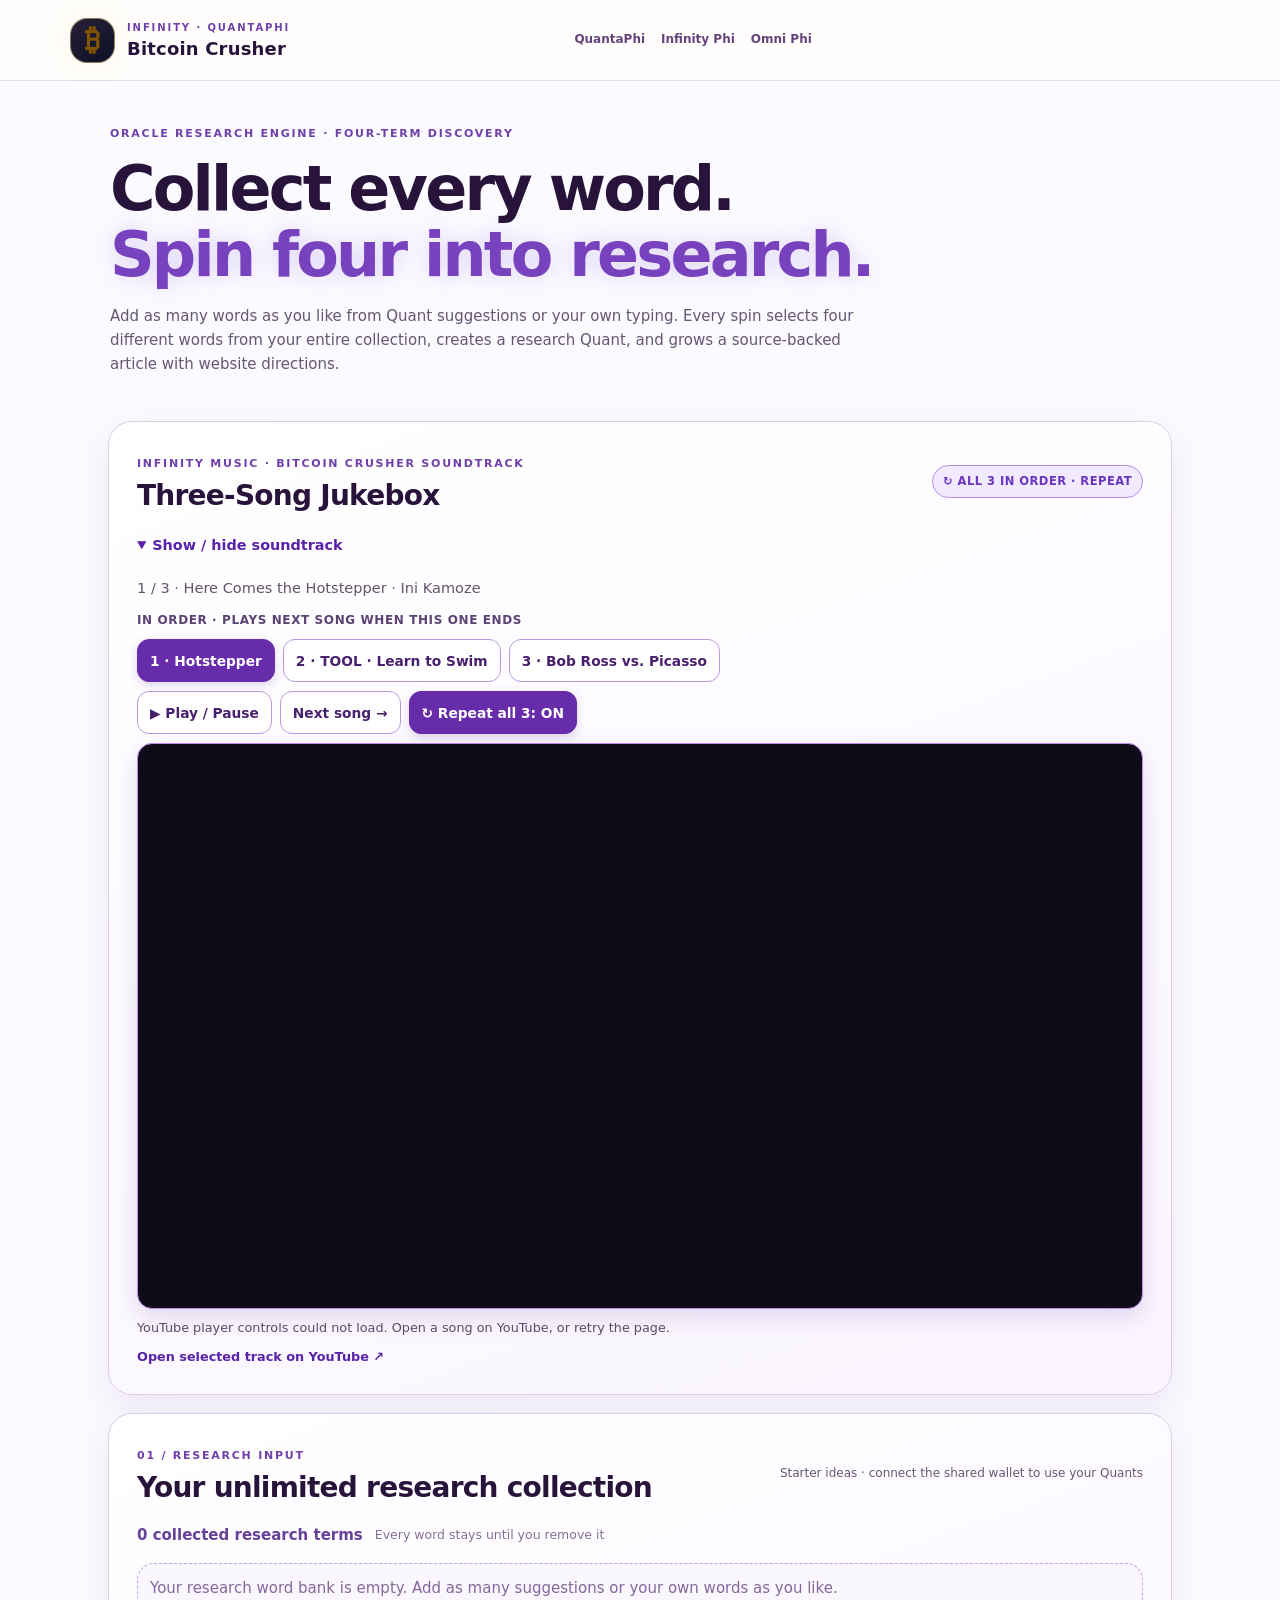
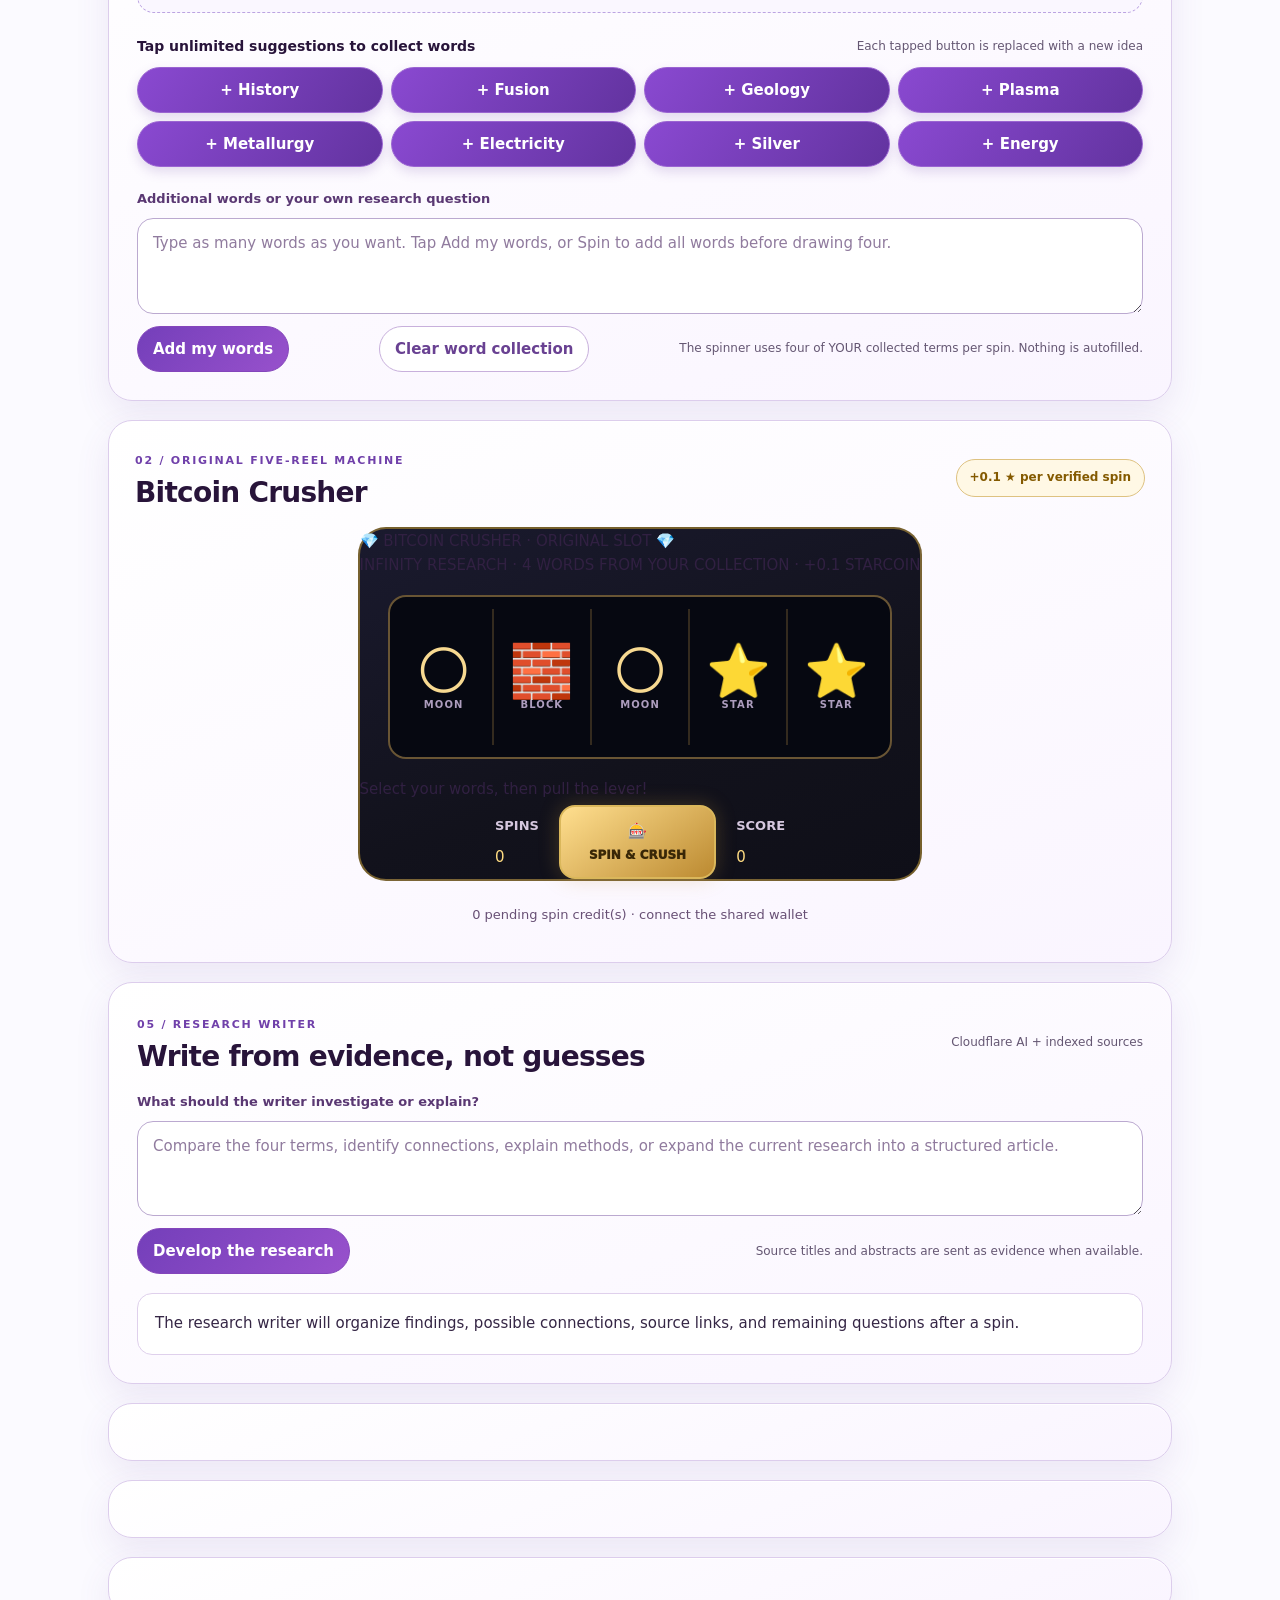
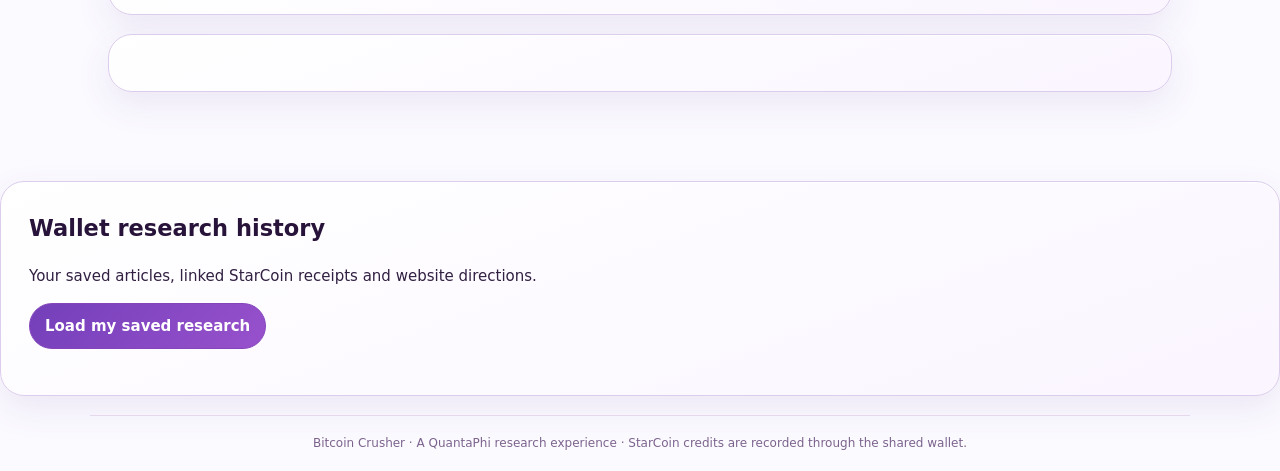
==== commit 01cb91d0: "Implement IW-20261121-91C80583/TASK-1 after reader handoff, tests and GPT Purple arbitration" ====
--- a/index.html
+++ b/index.html
@@ -203,6 +203,10 @@
       <div class="entry-actions"><button type="button" class="secondary-btn" id="writeBtn">Develop the research</button><span id="writerStatus" role="status">Source titles and abstracts are sent as evidence when available.</span></div>
       <article class="writer-output" id="writerOutput" aria-live="polite"><p>The research writer will organize findings, possible connections, source links, and remaining questions after a spin.</p></article>
     </section>
+    <section id="main-ticker-card" class="oracle-panel"></section>
+    <section id="ledger-lore-card" class="oracle-panel"></section>
+    <section id="artifact-appraisal-card" class="oracle-panel"></section>
+    <section id="gravity-well-card" class="oracle-panel"></section>
   </main>
 
   <div class="reader-overlay" id="researchOverlay" hidden role="dialog" aria-modal="true" aria-labelledby="researchModalTitle">
@@ -214,6 +218,11 @@
   <script src="/cloud-wallet-client.js?v=20261005-legacy-floor2"></script>
   <script src="/TV-Database/js/auth.js"></script>
   <script src="/TV-Database/js/starquest-cloud-ledger.js?v=20261004-wallet-recovery2"></script>
+  <link rel="stylesheet" href="assets/card-styles.css" />
+  <script src="assets/card-main-ticker.js"></script>
+  <script src="assets/card-ledger-lore.js"></script>
+  <script src="assets/card-artifact-appraisal.js"></script>
+  <script src="assets/card-gravity-well.js"></script>
   <script src="/wallet-runtime.js?v=20261008-spinwallet5" data-control-phi-wallet-only="true"></script>
   <script src="assets/token-graph.js"></script>
   <script src="assets/research.js?v=20261008-research2"></script>
--- a/assets/card-styles.css
+++ b/assets/card-styles.css
@@ -0,0 +1,14 @@
+/* Card System shared styles – Oracle‑interface palette */
+.card-ticker,
+.card-ledger,
+.card-artifact,
+.card-gravity {
+  background: #ffffff;               /* white surface */
+  color: #2b1b1e;                    /* warm ink */
+  border: 2px solid #c41e3a;         /* red accent */
+  border-radius: 18px;
+  padding: 12px;
+  margin: 12px 0;
+  min-height: 44px;                 /* touch target */
+  box-shadow: 0 2px 6px rgba(0,0,0,0.1);
+}
